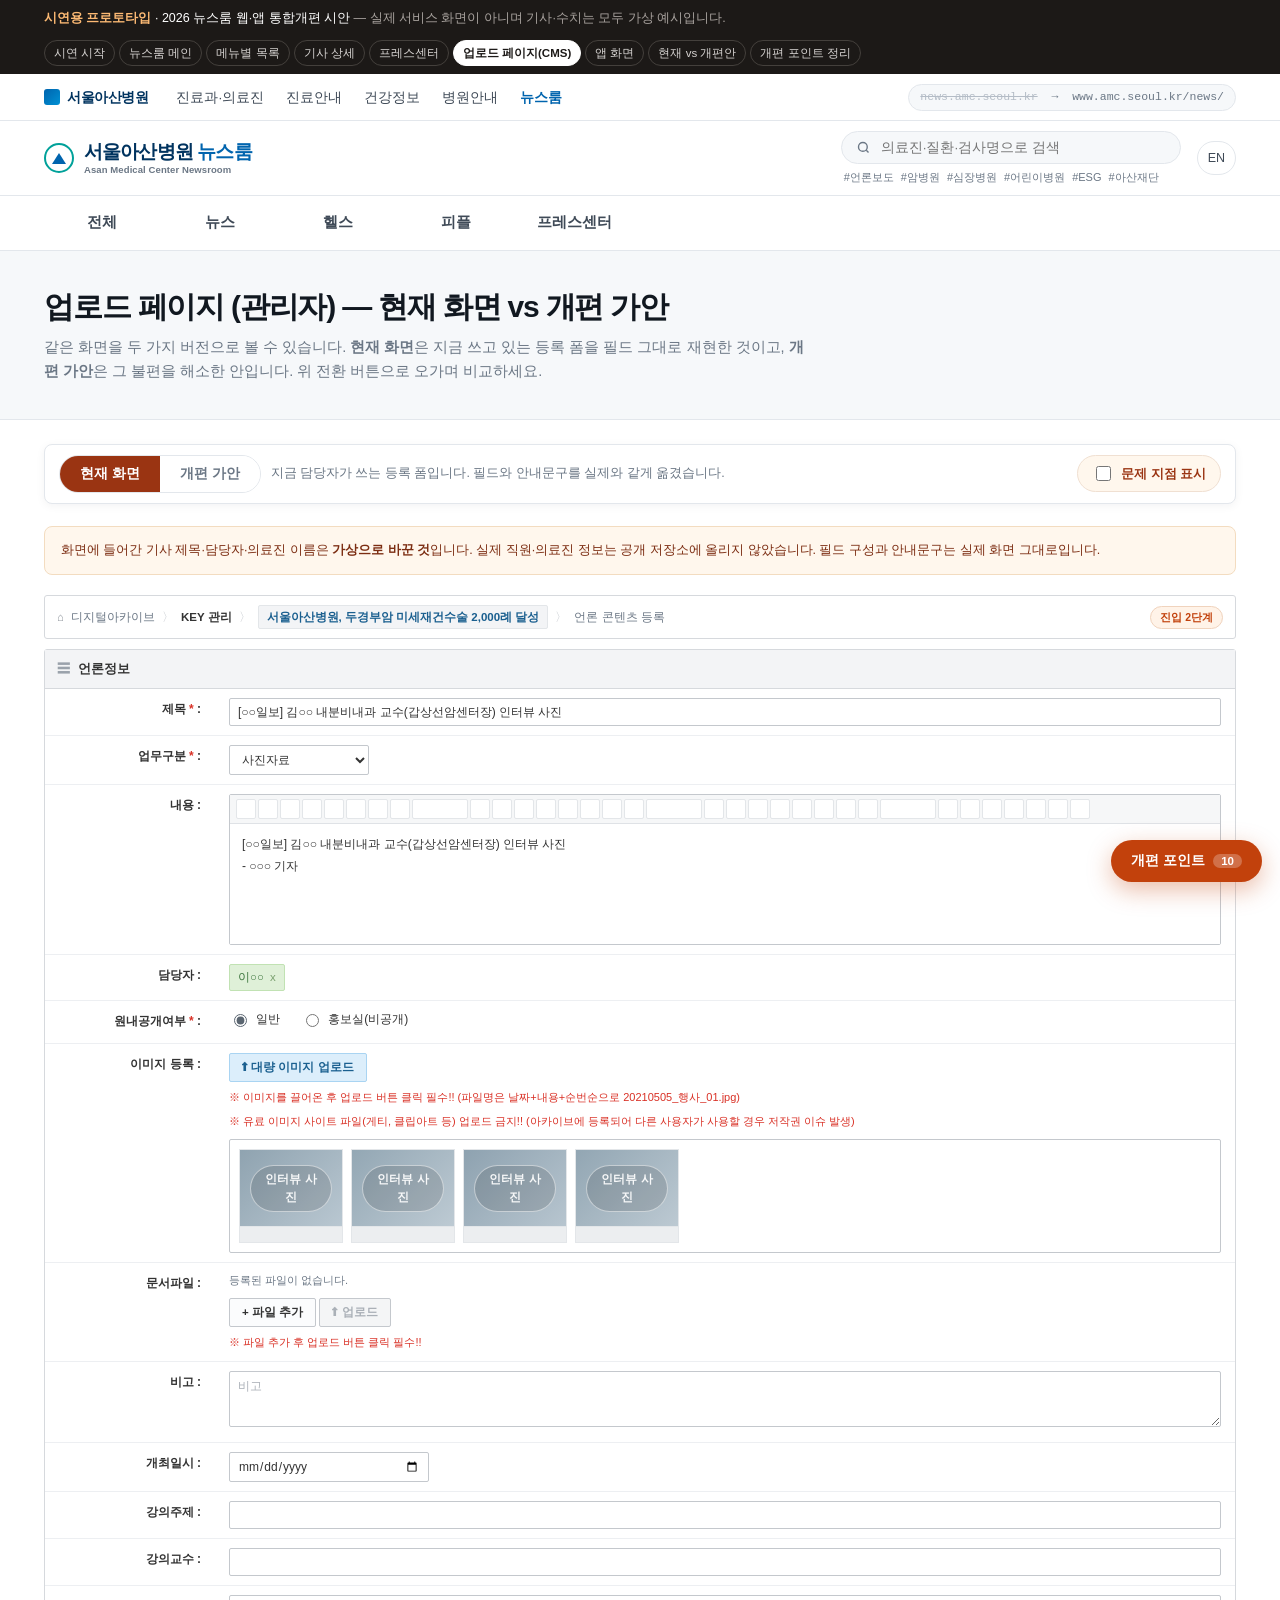
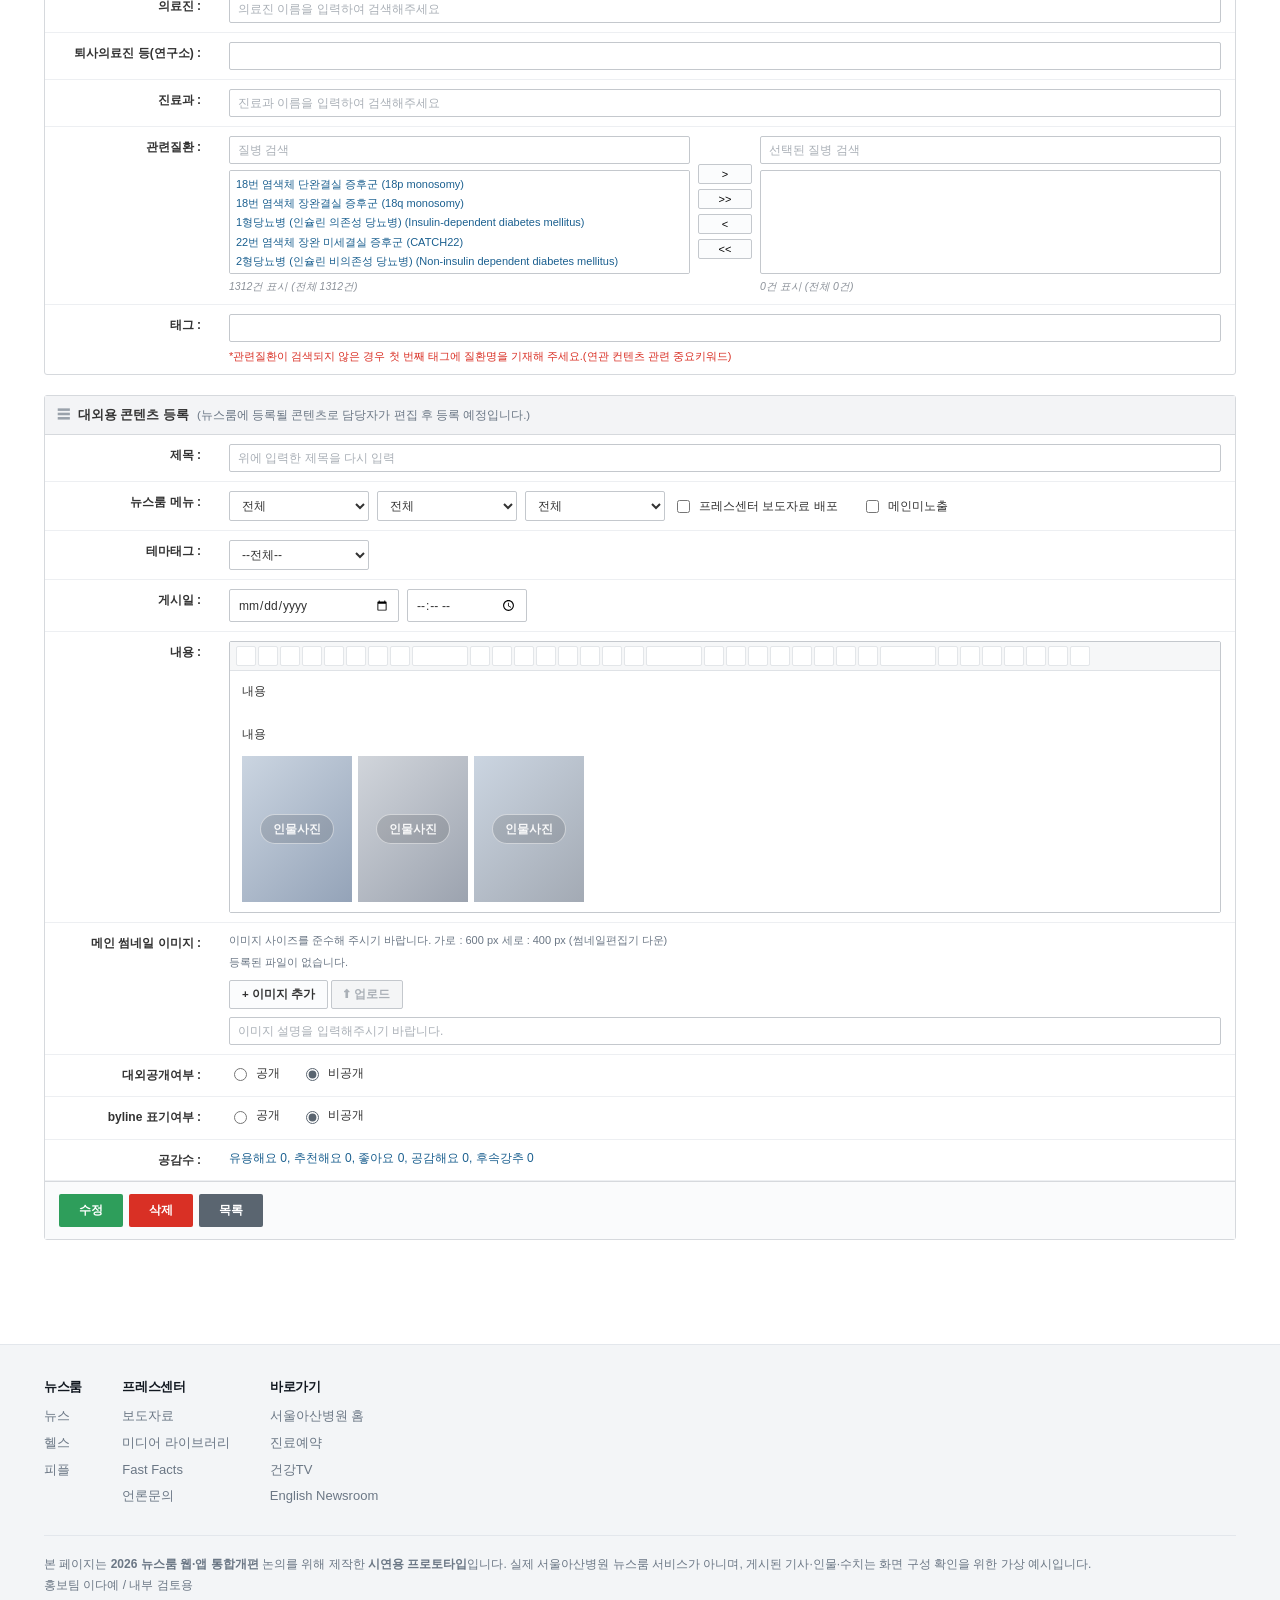
==== admin.html @ 84e59ce0 "리서치·AI 를 헬스 아래 분류로 옮기고 메뉴 이름 정리 상위 메뉴를 하나 더 늘리는 것보다 헬스 안에서 나누는 편이 낫다는 의견이었다. 하위 분류(연구이야기·연구성과·논문·의료A" ====
<!DOCTYPE html>
<html lang="ko">
<head>
<meta charset="utf-8">
<meta name="viewport" content="width=device-width, initial-scale=1">
<title>업로드 페이지 가안 | 서울아산병원 뉴스룸 시연용</title>
<meta name="robots" content="noindex, nofollow">
<link rel="stylesheet" href="assets/css/main.css?v=44">
<style>
  /* ===== 모드 전환 바 ===== */
  .modebar{background:#fff;border:1px solid var(--line);
    border-radius:8px;padding:10px 14px;display:flex;gap:10px;align-items:center;flex-wrap:wrap;
    box-shadow:0 2px 10px rgba(17,24,32,.05);margin-bottom:22px}
  .modebar .seg{display:flex;border:1px solid var(--line);border-radius:999px;overflow:hidden}
  .modebar .seg button{border:0;background:#fff;padding:9px 20px;font-size:13.5px;font-weight:700;color:var(--ink-3)}
  .modebar .seg button.on{background:var(--amc-navy);color:#fff}
  .modebar .seg button.on.now{background:#9a3412}
  .modebar .hint{font-size:12.5px;color:var(--ink-3);line-height:1.5}
  .modebar .probck{margin-left:auto;display:flex;gap:7px;align-items:center;font-size:12.5px;
    font-weight:700;color:#9a3412;border:1px solid #f0e0d2;background:#fff7ed;border-radius:999px;padding:7px 14px}
  .modebar .probck input{accent-color:#c2410c;width:15px;height:15px}
  @media (max-width:700px){.modebar .probck{margin-left:0}}

  /* ===== 문제 표시 ===== */
  .prob{display:none}
  body.prob-on .prob{display:block}
  .prob-tag{background:#fff3e8;border-left:3px solid #c2410c;color:#7c2d12;
    font-size:11.5px;line-height:1.6;padding:7px 11px;margin-top:7px;border-radius:0 4px 4px 0}
  .prob-tag b{color:#c2410c}
  body.prob-on .legacy [data-prob]{outline:2px dashed rgba(194,65,12,.55);outline-offset:3px;background:#fffaf6}

  /* ===== 레거시(현재) 폼 재현 ===== */
  .legacy{font-size:12px;color:#333;border:1px solid #d6d9dd;border-radius:3px;background:#fff;margin-bottom:20px}
  .legacy .sect{background:#f3f4f6;border-bottom:1px solid #d6d9dd;padding:9px 12px;
    font-weight:700;font-size:12.5px;color:#333;display:flex;align-items:center;gap:8px;flex-wrap:wrap}
  .legacy .sect .grip{color:#9aa2ab}
  .legacy .sect .memo{font-weight:500;color:#6b7785;font-size:11.5px}
  .legacy .row{display:grid;grid-template-columns:170px 1fr;border-bottom:1px solid #edeff2;align-items:start}
  .legacy .row:last-child{border-bottom:0}
  @media (max-width:700px){.legacy .row{grid-template-columns:1fr}}
  .legacy .lb{padding:11px 14px;text-align:right;font-weight:700;font-size:12px;color:#333;line-height:1.5}
  @media (max-width:700px){.legacy .lb{text-align:left;padding-bottom:0}}
  .legacy .lb .req{color:#d93025}
  .legacy .fd{padding:9px 14px}
  .legacy input[type=text],.legacy input[type=date],.legacy input[type=time],
  .legacy textarea,.legacy select{
    border:1px solid #c4c8cd;border-radius:2px;padding:6px 8px;font-size:12px;
    font-family:inherit;color:#333;background:#fff;width:100%;outline:none}
  .legacy input::placeholder,.legacy textarea::placeholder{color:#aab0b7}
  .legacy select{width:auto;min-width:140px}
  .legacy textarea{min-height:56px;resize:vertical}
  .legacy .radio{display:inline-flex;gap:6px;align-items:center;margin-right:18px;font-size:12px}
  .legacy .radio input,.legacy .ckbox input{accent-color:#5a6570}
  .legacy .ckbox{display:inline-flex;gap:6px;align-items:center;margin-right:16px;font-size:12px}
  .legacy .chip{display:inline-flex;gap:6px;align-items:center;background:#dff0d8;border:1px solid #c1e2b3;
    color:#3c763d;border-radius:2px;padding:3px 8px;font-size:11.5px}
  .legacy .chip s{color:#7aa06f;text-decoration:none;cursor:pointer}
  .legacy .btn-sq{border:1px solid #c4c8cd;background:#fbfcfd;border-radius:2px;padding:6px 12px;
    font-size:11.5px;color:#333;font-weight:600}
  .legacy .btn-sq.blue{background:#dceefb;border-color:#a9d4f2;color:#1a5f8f}
  .legacy .btn-sq[disabled]{color:#aab0b7;background:#f4f5f6}
  .legacy .warn{color:#d93025;font-size:11px;line-height:1.7;margin-top:6px}
  .legacy .note{color:#6b7785;font-size:11px;margin-top:5px;line-height:1.6}
  .legacy .redguide{color:#d93025;font-size:11px;margin-top:6px}

  .ed{border:1px solid #c4c8cd;border-radius:2px}
  .ed .tb{background:#f6f7f8;border-bottom:1px solid #dfe2e6;padding:4px 6px;display:flex;flex-wrap:wrap;gap:2px}
  .ed .tb i{display:block;width:20px;height:20px;border-radius:2px;background:#fff;border:1px solid #e3e6e9}
  .ed .tb .w{width:56px}
  .ed .bd{padding:10px 12px;min-height:120px;font-size:12px;line-height:1.8;color:#333;background:#fff}

  .imgs{border:1px solid #c4c8cd;border-radius:2px;padding:9px;display:flex;gap:8px;flex-wrap:wrap;background:#fff;margin-top:8px}
  .imgbox{width:104px}
  .imgbox .th{position:relative;border:1px solid #e3e6e9}
  .imgbox .th .ph{aspect-ratio:4/3;font-size:9.5px}
  .imgbox .th .x{position:absolute;right:3px;top:3px;background:rgba(0,0,0,.45);color:#fff;
    width:14px;height:14px;border-radius:2px;display:grid;place-items:center;font-size:9px}
  .imgbox .cap{height:16px;background:#eceef0;border:1px solid #e3e6e9;border-top:0}

  .dual{display:grid;grid-template-columns:1fr 54px 1fr;gap:8px;align-items:start}
  @media (max-width:700px){.dual{grid-template-columns:1fr}}
  .dual .lst{border:1px solid #c4c8cd;border-radius:2px;height:104px;overflow:auto;background:#fff;padding:4px 6px}
  .dual .lst div{font-size:11px;line-height:1.75;color:#1a5f8f;white-space:nowrap;overflow:hidden;text-overflow:ellipsis}
  .dual .cnt{font-size:10.5px;color:#8b9199;font-style:italic;margin-top:4px}
  .dual .mid{display:grid;gap:5px;align-content:center;padding-top:28px}
  .dual .mid button{border:1px solid #c4c8cd;background:#fbfcfd;border-radius:2px;font-size:11px;padding:3px 0}

  .legacy .foot{display:flex;gap:6px;padding:12px 14px;border-top:1px solid #d6d9dd;background:#fafbfc}
  .legacy .foot button{border:0;border-radius:2px;padding:8px 20px;font-size:12px;font-weight:700;color:#fff}
  .legacy .foot .edit{background:#2e9e5b}
  .legacy .foot .del{background:#d93025}
  .legacy .foot .list{background:#5a6570}

  /* ==================================================================
     개편 가안 — 현재 폼(.legacy)의 골격을 그대로 쓴다.
     라벨 위치·글자 크기·테두리·버튼 모양은 현재 화면과 동일하게 두고,
     달라진 자리만 「바뀐 곳 표시」를 켰을 때 파란색으로 드러나게 한다.
     근거 · 8/24 팀장 회의 「전체 아카이브 구조 개편은 이번 범위에 포함되지 않는다고 전달받음」
            → 화면도 전면 재개발이 아니라 쓰던 폼 그대로로 보여야 범위가 맞게 읽힌다.
     ================================================================== */

  /* ===== 바뀐 곳 표시 (현재 화면의 「문제 지점 표시」와 짝) ===== */
  .newmark{display:none}
  body.diff-on .newmark{display:block}
  .new-tag{background:#eef5fb;border-left:3px solid #1a5f8f;color:#123f5e;
    font-size:11.5px;line-height:1.6;padding:7px 11px;margin-top:7px;border-radius:0 4px 4px 0}
  .new-tag b{color:#0064ae}
  .new-tag s{color:#6b7785}
  body.diff-on .legacy [data-new]{outline:2px dashed rgba(0,100,174,.5);outline-offset:3px;background:#fafcff}
  .bnew{display:none;font-size:9.5px;font-weight:800;color:#fff;background:#1a5f8f;
    border-radius:2px;padding:1px 5px;margin-left:6px;letter-spacing:.02em}
  body.diff-on .bnew{display:inline-block}
  .modebar .diffck{margin-left:auto;display:flex;gap:7px;align-items:center;font-size:12.5px;
    font-weight:700;color:#1a5f8f;border:1px solid #a9d4f2;background:#f4faff;border-radius:999px;padding:7px 14px}
  .modebar .diffck input{accent-color:#0064ae;width:15px;height:15px}
  @media (max-width:700px){.modebar .diffck{margin-left:0}}

  /* ===== 편집기 — 현재 화면의 .ed 와 같은 틀, 기능만 살아있다 ===== */
  .legacy .toolbar{display:flex;gap:3px;flex-wrap:wrap;align-items:center;background:#f6f7f8;
    border:1px solid #c4c8cd;border-bottom:1px solid #dfe2e6;border-radius:2px 2px 0 0;padding:4px 6px}
  .legacy .toolbar button{border:1px solid #e3e6e9;background:#fff;border-radius:2px;
    padding:3px 7px;font-size:11.5px;color:#333;font-weight:600;line-height:1.5}
  .legacy .toolbar button:hover{border-color:#a9d4f2;color:#1a5f8f}
  .legacy .toolbar select{width:auto;min-width:68px;border:1px solid #c4c8cd;border-radius:2px;
    padding:3px 5px;font-size:11.5px;font-family:inherit;color:#333;background:#fff;font-weight:600;outline:none}
  .legacy .toolbar .sep{width:1px;height:15px;background:#dfe2e6;margin-inline:3px}
  .legacy .swatches{display:flex;gap:3px;align-items:center;margin-left:auto}
  .legacy .swatches i{width:15px;height:15px;border-radius:2px;display:block;
    border:1px solid rgba(0,0,0,.15);cursor:pointer}
  .legacy .swatches .lbl{font-size:10.5px;color:#6b7785;font-weight:700;margin-right:2px}

  .legacy .rte{border:1px solid #c4c8cd;border-top:0;border-radius:0 0 2px 2px;padding:10px 12px;
    min-height:150px;font-size:12px;line-height:1.85;color:#333;background:#fff;outline:none}
  .legacy .rte p{margin:0 0 11px}
  .legacy .rte h3{font-size:14px;font-weight:800;color:var(--amc-mint);text-align:center;
    margin:0 0 9px;letter-spacing:-.02em;line-height:1.5}
  .legacy .rte h4{font-size:13px;font-weight:800;color:#111820;text-align:center;margin:0 0 8px;line-height:1.5}
  .legacy .rte h5{font-size:12px;font-weight:700;color:var(--amc-blue);text-align:center;margin:0 0 13px;line-height:1.55}
  .legacy .rte blockquote{margin:11px 0;padding:9px 12px;background:#f2f6fa;border-left:3px solid var(--amc-blue)}
  .legacy .rte:empty::before{content:attr(data-ph);color:#aab0b7}
  .legacy .filled{border-color:#2e9e5b;background:#f4fbf7;animation:flash .7s ease}
  @keyframes flash{0%{background:#d7f5ee}100%{background:#f4fbf7}}

  /* ===== 파일 등록 — 현재의 업로드 버튼 자리를 그대로 쓴다 ===== */
  .dropzone{border:1px dashed #a9d4f2;border-radius:2px;background:#f4faff;padding:14px;text-align:center}
  .dropzone.hot{border-color:#1a5f8f;background:#e7f2fb}
  .dropzone .big{font-size:12.5px;font-weight:700;color:#1a5f8f}
  .dropzone .sm{font-size:11px;color:#6b7785;margin-top:5px;line-height:1.7}
  .dropzone code{background:#fff;border:1px solid #d6d9dd;border-radius:2px;padding:0 4px;font-size:10.5px}

  .legacy .shots{border:1px solid #c4c8cd;border-radius:2px;padding:9px;display:flex;
    gap:8px;flex-wrap:wrap;background:#fff;margin-top:8px}
  .legacy .shot{width:104px;position:relative;border:2px solid transparent;
    overflow:hidden;cursor:pointer;flex:none}
  .legacy .shot .ph{aspect-ratio:4/3;font-size:9.5px}
  .legacy .shot.on{border-color:#1a5f8f}
  .legacy .shot .mark{position:absolute;left:3px;top:3px;background:#1a5f8f;color:#fff;
    font-size:9px;font-weight:800;padding:1px 5px;border-radius:2px;display:none}
  .legacy .shot.on .mark{display:block}
  .legacy .shot .fn{position:absolute;inset:auto 0 0 0;background:rgba(0,0,0,.62);color:#fff;
    font-size:8.5px;padding:2px 3px;text-align:center;letter-spacing:-.02em}

  /* ===== 버튼식 선택 — 현재의 .btn-sq 와 같은 모양 ===== */
  .legacy .pills{display:flex;gap:5px;flex-wrap:wrap}
  .legacy .pill{border:1px solid #c4c8cd;background:#fbfcfd;border-radius:2px;padding:5px 11px;
    font-size:11.5px;font-weight:600;color:#333}
  .legacy .pill.on{background:#dceefb;border-color:#a9d4f2;color:#1a5f8f}

  /* ===== 체크 목록 — 현재의 .ckbox 와 같은 크기 ===== */
  .legacy .expose{display:grid;gap:3px}
  .legacy .ck{display:flex;gap:8px;align-items:flex-start;padding:3px 0}
  .legacy .ck input{margin-top:2px;accent-color:#5a6570;width:14px;height:14px;flex:none}
  .legacy .ck .t{display:block;font-size:12px;font-weight:600;color:#333}
  .legacy .ck .d{display:block;font-size:11px;color:#6b7785;margin-top:1px;line-height:1.55}

  /* ===== 태그 ===== */
  .legacy .aitags{display:flex;gap:5px;flex-wrap:wrap;margin-top:9px;min-height:26px}
  .legacy .aitag{font-size:11.5px;padding:3px 8px;border-radius:2px;background:#eef5fb;
    color:#1a5f8f;border:1px solid #cfe4f6;font-weight:600;animation:pop .25s ease both}
  .legacy .aitag .x{color:#8b9199;margin-left:5px;cursor:pointer}
  @keyframes pop{from{opacity:0;transform:translateY(4px)}to{opacity:1;transform:none}}
  .legacy .aitag.g2{background:#effaf7;border-color:#c5eae3;color:#0f5f58}
  .legacy .aitag.g3{background:#fef7ed;border-color:#f3dcc0;color:#8a4b16}
  .legacy .aitag.g4{background:#f5f3ff;border-color:#ddd6fe;color:#5b21b6}

  .removed-row{border:1px dashed #e5c9b8;background:#fffaf6;border-radius:2px;padding:8px 11px;
    font-size:11.5px;color:#9a3412;line-height:1.7}
  .removed-row s{color:#c2410c;font-weight:700}

  /* ===== 푸시 발송 — 되돌릴 수 없는 동작이라 따로 빼고 붉게 표시한다 ===== */
  .pushbox{border:1px solid #f0b8a4;background:#fff6f2;border-radius:2px;padding:11px 13px}
  .pushbox.armed{border-color:#d93025;background:#fdecea}
  .pushbox .ph-h{display:flex;gap:8px;align-items:flex-start}
  .pushbox .ph-h input{margin-top:2px;accent-color:#d93025;width:15px;height:15px;flex:none}
  .pushbox .ph-t{font-size:12.5px;font-weight:800;color:#b3261e}
  .pushbox .ph-d{font-size:11px;color:#9a3412;margin-top:3px;line-height:1.6}
  .pushbox .ph-w{display:flex;gap:7px;align-items:flex-start;margin-top:9px;padding-top:9px;
    border-top:1px dashed #f0cabb;font-size:10.5px;color:#9a3412;line-height:1.65}
  .pushbox .ph-w b{color:#b3261e}
  .pushbox .ph-st{display:none;margin-top:9px;padding:8px 10px;border-radius:2px;
    background:#fdecea;border:1px solid #f0b8a4;font-size:11.5px;color:#b3261e;
    align-items:center;gap:8px;flex-wrap:wrap}
  .pushbox.armed .ph-st{display:flex}
  .pushbox .ph-st b{font-weight:800}
  .pushbox .ph-st button{margin-left:auto;border:1px solid #c4c8cd;background:#fff;
    border-radius:2px;font-size:10.5px;padding:2px 9px;color:#333;font-weight:600}

  /* 발송 전 한 번 더 묻는 확인창 */
  .pushscrim{position:fixed;inset:0;background:rgba(10,18,28,.5);z-index:100;
    opacity:0;pointer-events:none;transition:.18s}
  .pushscrim.on{opacity:1;pointer-events:auto}
  .pushdlg{position:fixed;left:50%;top:50%;z-index:101;width:min(430px,92vw);
    background:#fff;border-radius:6px;box-shadow:0 24px 60px rgba(10,18,28,.32);
    opacity:0;pointer-events:none;transform:translate(-50%,-46%);transition:.18s}
  .pushdlg.on{opacity:1;pointer-events:auto;transform:translate(-50%,-50%)}
  .pushdlg .pd-h{display:flex;gap:9px;align-items:center;background:#d93025;color:#fff;
    padding:13px 17px;border-radius:6px 6px 0 0;font-size:14px;font-weight:800}
  .pushdlg .pd-b{padding:17px}
  .pushdlg .pd-q{font-size:14.5px;font-weight:800;color:#111820;line-height:1.55}
  .pushdlg .pd-s{font-size:12px;color:#6b7785;line-height:1.7;margin-top:8px}
  .pushdlg .pd-prev{border:1px solid #e3e6e9;border-radius:4px;background:#f6f7f8;
    padding:10px 12px;margin-top:13px}
  .pushdlg .pd-prev .ap{font-size:10.5px;font-weight:800;color:#6b7785}
  .pushdlg .pd-prev .tt{font-size:12.5px;font-weight:700;color:#111820;margin-top:4px;line-height:1.45}
  .pushdlg .pd-n{font-size:11.5px;color:#b3261e;background:#fdecea;border:1px solid #f0b8a4;
    border-radius:4px;padding:9px 11px;margin-top:13px;line-height:1.65}
  .pushdlg .pd-f{display:flex;gap:7px;justify-content:flex-end;padding:0 17px 17px;flex-wrap:wrap}
  .pushdlg .pd-f button{border:1px solid #c4c8cd;background:#fbfcfd;border-radius:2px;
    padding:8px 16px;font-size:12.5px;font-weight:700;color:#333}
  .pushdlg .pd-f .go{background:#d93025;border-color:#b3261e;color:#fff}
  .pushdlg .pd-f .go:hover{background:#b3261e}

  /* ===== 진입 경로 — 실제 CMS의 브레드크럼을 그대로 옮긴 띠 ===== */
  .crumb{border:1px solid #d6d9dd;border-radius:3px;background:#fff;margin-bottom:10px;
    padding:9px 12px;font-size:11.5px;color:#6b7785;display:flex;gap:7px;align-items:center;flex-wrap:wrap}
  .crumb .home{color:#8b9199}
  .crumb i{font-style:normal;color:#c4c8cd}
  .crumb b{color:#333;font-weight:700}
  .crumb .keyname{background:#f3f4f6;border:1px solid #e3e6e9;border-radius:2px;padding:2px 8px;color:#1a5f8f;font-weight:600}
  .crumb .step{margin-left:auto;font-size:10.5px;font-weight:700;border-radius:999px;padding:2px 9px}
  .crumb .step.b{background:#fff3e8;color:#c2410c;border:1px solid #f0d3bd}
  .crumb .step.g{background:#dceefb;color:#1a5f8f;border:1px solid #a9d4f2}
  body.prob-on .crumb[data-prob]{outline:2px dashed rgba(194,65,12,.55);outline-offset:3px;background:#fffaf6}
  body.diff-on .crumb[data-new]{outline:2px dashed rgba(0,100,174,.5);outline-offset:3px;background:#fafcff}

  /* ===== 연관 콘텐츠 지정 — 기사 상세의 배지(직접지정 / 태그)를 여기서 정한다 ===== */
  .relq{display:flex;gap:6px;flex-wrap:wrap;align-items:center}
  .relq input{flex:1 1 280px}
  .legacy .relbox{border:1px solid #c4c8cd;border-radius:2px;background:#fff;margin-top:8px}
  .legacy .relbox .none{padding:10px 12px;font-size:11.5px;color:#8b9199}
  .legacy .relrow{display:flex;gap:8px;align-items:center;padding:7px 10px;border-bottom:1px solid #edeff2}
  .legacy .relrow:last-child{border-bottom:0}
  .legacy .relrow .k{flex:none;font-size:9.5px;font-weight:800;border-radius:2px;padding:2px 6px;
    background:#dceefb;color:#1a5f8f;border:1px solid #a9d4f2;white-space:nowrap}
  .legacy .relrow .k.man{background:#fff3e8;color:#c2410c;border-color:#f0d3bd}
  .legacy .relrow .bd{flex:1;min-width:0}
  .legacy .relrow .tt{font-size:11.5px;color:#1a5f8f;font-weight:600;
    white-space:nowrap;overflow:hidden;text-overflow:ellipsis}
  .legacy .relrow .ct{font-size:10px;color:#8b9199;margin-top:2px;
    white-space:nowrap;overflow:hidden;text-overflow:ellipsis}
  .legacy .relrow .ops{display:flex;gap:3px;flex:none}
  .legacy .relrow .ops button{border:1px solid #c4c8cd;background:#fbfcfd;border-radius:2px;
    font-size:10.5px;line-height:1.7;padding:0 6px;color:#333}
  .legacy .relrow .ops button:hover{border-color:#a9d4f2;color:#1a5f8f}
  .relpick{display:flex;gap:5px;flex-wrap:wrap;align-items:center;margin-top:8px}
  .relpick .cap{font-size:10.5px;color:#8b9199;font-weight:700;margin-right:2px}

  /* ===== 끌고오기 — 유일하게 새로 생긴 물건이라 두 폼 사이에 띠로 둔다 ===== */
  .pullzone{border:1px solid #a9d4f2;background:#f4faff;border-radius:2px;
    padding:15px 16px;margin-bottom:20px;text-align:center}
  .pullzone .arrow{font-size:16px;color:#1a5f8f;line-height:1}
  .pullzone h4{font-size:13.5px;margin-top:5px;letter-spacing:-.02em;color:#123f5e}
  .pullzone p{font-size:11.5px;color:#6b7785;line-height:1.7;margin-top:6px;max-width:620px;margin-inline:auto}
  .pullbtn{margin-top:11px;display:inline-flex;align-items:center;gap:7px;background:#1a5f8f;
    border:1px solid #14507a;color:#fff;border-radius:2px;padding:9px 22px;font-size:13px;font-weight:700}
  .pullbtn:hover{background:#123f5e}
  .pullbtn.done{background:#2e9e5b;border-color:#23824a}
  .pullopts{display:flex;gap:14px;justify-content:center;flex-wrap:wrap;margin-top:10px}
  .pullopts label{display:inline-flex;gap:6px;align-items:center;font-size:11.5px;color:#333;font-weight:600}
  .pullopts input{accent-color:#1a5f8f;width:14px;height:14px}

  /* ===== 썸네일 ===== */
  .thumbpick{display:flex;gap:11px;align-items:flex-start;flex-wrap:wrap;
    border:1px solid #c4c8cd;border-radius:2px;padding:9px;background:#fff}
  .thumbpick .tp{width:140px;flex:none}
  .thumbpick .tp .ph{aspect-ratio:3/2;font-size:10px}
  .thumbpick .tx{flex:1 1 200px;font-size:11.5px;color:#6b7785;line-height:1.7}
  .thumbpick .tx b{color:#333}

  .cropper{border:1px solid #a9d4f2;background:#f4faff;border-radius:2px;padding:13px;margin-top:9px}
  .cp-h{font-size:12.5px;font-weight:800;color:#123f5e;margin-bottom:11px}
  .cp-h span{font-weight:500;color:#6b7785;font-size:11px;margin-left:7px}
  .cp-body{display:grid;grid-template-columns:1fr 210px;gap:14px;align-items:start}
  @media (max-width:820px){.cp-body{grid-template-columns:1fr}}
  .cp-src{position:relative;aspect-ratio:4/3;border-radius:2px;overflow:hidden;
    background:linear-gradient(135deg,var(--c1,#00335f),var(--c2,#0091d4))}
  .cp-subject{position:absolute;left:72%;top:40%;transform:translate(-50%,-50%);
    width:22%;aspect-ratio:1;border-radius:50%;background:rgba(255,255,255,.92);
    display:grid;place-items:center;font-size:10.5px;font-weight:800;color:var(--amc-navy);
    box-shadow:0 2px 12px rgba(0,0,0,.3)}
  .cp-frame{position:absolute;border:2px solid #fff;border-radius:1px;
    box-shadow:0 0 0 9999px rgba(0,22,44,.5);transition:.18s ease;pointer-events:none}
  .cp-frame::after{content:"600 × 400";position:absolute;left:5px;top:4px;
    font-size:9.5px;font-weight:800;color:#fff;text-shadow:0 1px 3px rgba(0,0,0,.6)}
  .cp-grid{position:absolute;inset:0;display:grid;grid-template-columns:repeat(3,1fr);grid-template-rows:repeat(3,1fr)}
  .cp-grid button{border:0;background:transparent;transition:.12s}
  .cp-grid button:hover{background:rgba(255,255,255,.2);box-shadow:inset 0 0 0 1px rgba(255,255,255,.5)}
  .cp-lb{font-size:11px;font-weight:800;color:#6b7785;margin-bottom:5px}
  .cp-prev{width:100%;aspect-ratio:3/2;border-radius:2px;overflow:hidden;position:relative;
    border:1px solid #d6d9dd;background:#eef1f5}
  .cp-shot{position:absolute;background:linear-gradient(135deg,var(--c1,#00335f),var(--c2,#0091d4))}
  .cp-range{width:100%;accent-color:#1a5f8f;margin-top:2px}
  .cp-note{font-size:10.5px;color:#6b7785;line-height:1.65;margin-top:8px}
  .cp-acts{display:flex;gap:6px;margin-top:10px;flex-wrap:wrap}

  /* ===== 미리보기 ===== */
  .pvtabs{display:flex;gap:4px;margin-left:auto}
  .pvtabs button{border:1px solid #c4c8cd;background:#fbfcfd;border-radius:2px;
    padding:4px 12px;font-size:11.5px;font-weight:600;color:#333}
  .pvtabs button.on{background:#dceefb;border-color:#a9d4f2;color:#1a5f8f}
  .pvstage{background:#f3f4f6;border:1px solid #d6d9dd;border-radius:2px;padding:16px;display:grid;place-items:center}
  .pvframe{background:#fff;border:1px solid #d6d9dd;border-radius:2px;overflow:hidden;width:100%;transition:.2s}
  .pvframe.mo,.pvframe.app{max-width:290px;border-radius:12px}
  .pvframe .ph{aspect-ratio:16/9;font-size:10.5px}
  .pvframe .cap{padding:11px 13px}
  .pvframe .cap .c{font-size:10.5px;font-weight:700;color:var(--amc-blue)}
  .pvframe .cap .t{font-size:14px;font-weight:700;letter-spacing:-.03em;margin-top:4px;line-height:1.4;color:#111820}
  .pvframe .cap .d{font-size:11px;color:#6b7785;margin-top:6px}
  .pvframe .appbar{background:var(--amc-navy);color:#fff;font-size:11px;padding:7px 13px;font-weight:700}

  /* ===== 설명 상자 ===== */
  .anonbox{border:1px solid #f3dcc0;background:#fff7ed;border-radius:8px;padding:13px 16px;
    font-size:12.5px;color:#7c2d12;line-height:1.7;margin-bottom:20px}
  .scopebox{border:1px solid #cfe4f6;background:#f4faff;border-radius:8px;padding:14px 17px;
    font-size:12.5px;color:var(--amc-navy);line-height:1.75;margin-bottom:20px}
  .legacy .foot .save{background:#1a5f8f}
  .legacy .foot .spacer{flex:1}
</style>
</head>
<body>

<div id="site-top"></div>

<div class="pagehead">
  <div class="wrap">
    <h1>업로드 페이지 (관리자) — 현재 화면 vs 개편 가안</h1>
    <p>같은 화면을 두 가지 버전으로 볼 수 있습니다. <b>현재 화면</b>은 지금 쓰고 있는 등록 폼을 필드 그대로 재현한 것이고, <b>개편 가안</b>은 그 불편을 해소한 안입니다. 위 전환 버튼으로 오가며 비교하세요.</p>
  </div>
</div>

<div class="wrap" style="padding-block:24px">

  <div class="modebar">
    <div class="seg">
      <button id="btnNow" class="on now" onclick="setMode('now')">현재 화면</button>
      <button id="btnNext" onclick="setMode('next')">개편 가안</button>
    </div>
    <div class="hint" id="modeHint">지금 담당자가 쓰는 등록 폼입니다. 필드와 안내문구를 실제와 같게 옮겼습니다.</div>
    <label class="probck" id="probWrap"><input type="checkbox" id="probCk" onchange="document.body.classList.toggle('prob-on',this.checked)"> 문제 지점 표시</label>
    <label class="diffck" id="diffWrap" style="display:none"><input type="checkbox" id="diffCk" onchange="document.body.classList.toggle('diff-on',this.checked)"> 바뀐 곳 표시</label>
  </div>

  <div class="anonbox">
    화면에 들어간 기사 제목·담당자·의료진 이름은 <b>가상으로 바꾼 것</b>입니다. 실제 직원·의료진 정보는 공개 저장소에 올리지 않았습니다. 필드 구성과 안내문구는 실제 화면 그대로입니다.
  </div>

<!-- ==================================================================
     현재 화면 재현
     ================================================================== -->
<div id="viewNow">

  <div class="crumb" data-prob>
    <span class="home">⌂</span> 디지털아카이브 <i>〉</i> <b>KEY 관리</b> <i>〉</i>
    <span class="keyname">서울아산병원, 두경부암 미세재건수술 2,000례 달성</span> <i>〉</i> 언론 콘텐츠 등록
    <span class="step b">진입 2단계</span>
  </div>
  <div class="prob"><div class="prob-tag" style="margin:0 0 14px">
    등록을 시작하려면 먼저 왼쪽 <b>「KEY 관리」</b> 탭에서 <b>KEY를 만들고</b>, 그 KEY를 눌러 들어와야 합니다.
    KEY명은 대개 보도자료 제목을 그대로 복사해 넣기 때문에 <b>제목을 한 번 더 입력하는 셈</b>이고,
    한 번 쓰고 마는 KEY가 목록에 계속 쌓입니다.
  </div></div>

  <div class="legacy">
    <div class="sect"><span class="grip">☰</span> 언론정보</div>

    <div class="row"><div class="lb">제목 <span class="req">*</span> :</div>
      <div class="fd"><input type="text" value="[○○일보] 김○○ 내분비내과 교수(갑상선암센터장) 인터뷰 사진"></div></div>

    <div class="row"><div class="lb">업무구분 <span class="req">*</span> :</div>
      <div class="fd"><select><option>사진자료</option><option>보도자료</option><option>기고</option><option>인터뷰</option></select></div></div>

    <div class="row"><div class="lb">내용 :</div>
      <div class="fd">
        <div class="ed">
          <div class="tb" id="tb1"></div>
          <div class="bd">[○○일보] 김○○ 내분비내과 교수(갑상선암센터장) 인터뷰 사진<br>- ○○○ 기자</div>
        </div>
      </div></div>

    <div class="row"><div class="lb">담당자 :</div>
      <div class="fd"><span class="chip">이○○ <s>x</s></span></div></div>

    <div class="row"><div class="lb">원내공개여부 <span class="req">*</span> :</div>
      <div class="fd">
        <label class="radio"><input type="radio" name="inopen" checked> 일반</label>
        <label class="radio"><input type="radio" name="inopen"> 홍보실(비공개)</label>
      </div></div>

    <div class="row" data-prob><div class="lb">이미지 등록 :</div>
      <div class="fd">
        <button class="btn-sq blue">⬆ 대량 이미지 업로드</button>
        <div class="warn">※ 이미지를 끌어온 후 업로드 버튼 클릭 필수!! (파일명은 날짜+내용+순번순으로 20210505_행사_01.jpg)</div>
        <div class="warn">※ 유료 이미지 사이트 파일(게티, 클립아트 등) 업로드 금지!! (아카이브에 등록되어 다른 사용자가 사용할 경우 저작권 이슈 발생)</div>
        <div class="imgs" id="legacyImgs"></div>
        <div class="prob"><div class="prob-tag">
          <b>업로드 버튼을 따로 눌러야</b> 실제로 올라갑니다. 파일명 규칙(날짜+내용+순번)도 담당자가 직접 맞춰야 하고, 대량 이미지는 별도 버튼을 눌러야 합니다.
        </div></div>
      </div></div>

    <div class="row" data-prob><div class="lb">문서파일 :</div>
      <div class="fd">
        <div class="note" style="margin:0 0 8px">등록된 파일이 없습니다.</div>
        <button class="btn-sq">+ 파일 추가</button> <button class="btn-sq" disabled>⬆ 업로드</button>
        <div class="warn">※ 파일 추가 후 업로드 버튼 클릭 필수!!</div>
        <div class="prob"><div class="prob-tag">
          허용 형식이 <b>이미지·워드·한글</b>로 제한되고 용량은 <b>500MB</b>입니다. 압축파일·엑셀·PPT를 올릴 수 없습니다.
        </div></div>
      </div></div>

    <div class="row" data-prob><div class="lb">비고 :</div>
      <div class="fd"><textarea placeholder="비고"></textarea>
        <div class="prob"><div class="prob-tag">거의 쓰지 않는 항목입니다. <b>취재경로·비고 삭제</b>가 요청 사항에 포함되어 있습니다.</div></div>
      </div></div>

    <div class="row"><div class="lb">개최일시 :</div><div class="fd"><input type="date" style="max-width:200px"></div></div>
    <div class="row"><div class="lb">강의주제 :</div><div class="fd"><input type="text"></div></div>
    <div class="row" data-prob><div class="lb">강의교수 :</div><div class="fd"><input type="text">
      <div class="prob"><div class="prob-tag">사진자료·보도자료에는 쓰이지 않는 항목인데도 모든 유형에서 같이 노출됩니다. <b>유형별로 필요한 항목만</b> 보이게 해야 합니다.</div></div>
    </div></div>

    <div class="row"><div class="lb">의료진 :</div>
      <div class="fd"><input type="text" placeholder="의료진 이름을 입력하여 검색해주세요"></div></div>
    <div class="row"><div class="lb">퇴사의료진 등(연구소) :</div><div class="fd"><input type="text"></div></div>
    <div class="row"><div class="lb">진료과 :</div>
      <div class="fd"><input type="text" placeholder="진료과 이름을 입력하여 검색해주세요"></div></div>

    <div class="row" data-prob><div class="lb">관련질환 :</div>
      <div class="fd">
        <div class="dual">
          <div>
            <input type="text" placeholder="질병 검색" style="margin-bottom:6px">
            <div class="lst">
              <div>18번 염색체 단완결실 증후군 (18p monosomy)</div>
              <div>18번 염색체 장완결실 증후군 (18q monosomy)</div>
              <div>1형당뇨병 (인슐린 의존성 당뇨병) (Insulin-dependent diabetes mellitus)</div>
              <div>22번 염색체 장완 미세결실 증후군 (CATCH22)</div>
              <div>2형당뇨병 (인슐린 비의존성 당뇨병) (Non-insulin dependent diabetes mellitus)</div>
              <div>4번 염색체 단완결실 증후군 (Wolf-Hirschhorn syndrome)</div>
              <div>ARC 증후군 (Arthrogryposis, Renal dysfunction, Cholestasis)</div>
              <div>Haw River 증후군 (Dentatorubro-Pallidoluysian atrophy)</div>
            </div>
            <div class="cnt">1312건 표시 (전체 1312건)</div>
          </div>
          <div class="mid">
            <button>&gt;</button><button>&gt;&gt;</button><button>&lt;</button><button>&lt;&lt;</button>
          </div>
          <div>
            <input type="text" placeholder="선택된 질병 검색" style="margin-bottom:6px">
            <div class="lst"></div>
            <div class="cnt">0건 표시 (전체 0건)</div>
          </div>
        </div>
        <div class="prob"><div class="prob-tag">
          연결할 수 있는 기준정보가 <b>관련질환 하나뿐</b>입니다. 검사명·시술명·신체부위는 태그할 수 없어 홈페이지 환자 검색과 연결되지 않습니다. 1,312건 목록에서 직접 찾아 옮기는 방식이라 시간도 오래 걸립니다.
        </div></div>
      </div></div>

    <div class="row" data-prob><div class="lb">태그 :</div>
      <div class="fd"><input type="text">
        <div class="redguide">*관련질환이 검색되지 않은 경우 첫 번째 태그에 질환명을 기재해 주세요.(연관 컨텐츠 관련 중요키워드)</div>
        <div class="prob"><div class="prob-tag">
          질환 목록에 없는 병명은 <b>담당자가 규칙을 기억해</b> 첫 태그에 넣어야 합니다. 담당자가 바뀌면 그대로 어긋납니다.
        </div></div>
      </div></div>
  </div>

  <div class="prob">
    <div class="annot-box" style="margin-bottom:14px;font-size:13px">
      <b>여기까지가 아카이브(사내 보관)용 입력입니다.</b> 뉴스룸에 실제로 보이게 하려면 아래 「대외용 콘텐츠 등록」에 제목·내용·썸네일을 <b>처음부터 다시</b> 입력해야 합니다. 이것이 직원 의견에서 가장 많이 지적된 <b>이중 입력</b> 문제입니다.
      <span class="src">근거 · 9/14 회의 「아카이브 ↔ 뉴스룸 노출 분리 문제 — 현재 두 곳에 각각 입력해야 함」</span>
    </div>
  </div>

  <div class="legacy">
    <div class="sect"><span class="grip">☰</span> 대외용 콘텐츠 등록
      <span class="memo">(뉴스룸에 등록될 콘텐츠로 담당자가 편집 후 등록 예정입니다.)</span></div>

    <div class="row" data-prob><div class="lb">제목 :</div>
      <div class="fd"><input type="text" placeholder="위에 입력한 제목을 다시 입력">
        <div class="prob"><div class="prob-tag">위 「언론정보」의 제목과 <b>같은 내용을 두 번째로</b> 입력하는 자리입니다.</div></div>
      </div></div>

    <div class="row"><div class="lb">뉴스룸 메뉴 :</div>
      <div class="fd" style="display:flex;gap:8px;flex-wrap:wrap;align-items:center">
        <select><option>전체</option><option>뉴스</option><option>헬스</option><option>피플</option></select>
        <select><option>전체</option><option>의료</option><option>사회공헌</option></select>
        <select><option>전체</option></select>
        <label class="ckbox"><input type="checkbox"> 프레스센터 보도자료 배포</label>
        <label class="ckbox"><input type="checkbox"> 메인미노출</label>
      </div></div>

    <div class="row"><div class="lb">테마태그 :</div>
      <div class="fd"><select><option>--전체--</option></select></div></div>

    <div class="row"><div class="lb">게시일 :</div>
      <div class="fd" style="display:flex;gap:8px"><input type="date" style="max-width:170px"><input type="time" style="max-width:120px"></div></div>

    <div class="row" data-prob><div class="lb">내용 :</div>
      <div class="fd">
        <div class="ed">
          <div class="tb" id="tb2"></div>
          <div class="bd" style="min-height:150px">내용<br><br>내용
            <div style="display:flex;gap:6px;margin-top:10px">
              <div class="ph" style="--c1:#cbd5e1;--c2:#94a3b8;width:110px;aspect-ratio:3/4;font-size:9px"><span>인물사진</span></div>
              <div class="ph" style="--c1:#d1d5db;--c2:#9ca3af;width:110px;aspect-ratio:3/4;font-size:9px"><span>인물사진</span></div>
              <div class="ph" style="--c1:#cbd5e1;--c2:#a3aab4;width:110px;aspect-ratio:3/4;font-size:9px"><span>인물사진</span></div>
            </div>
          </div>
        </div>
        <div class="prob"><div class="prob-tag">
          위에서 올린 사진이 여기로 넘어오지 않아 <b>본문을 새로 작성</b>해야 합니다. 사진 크기·정렬도 수작업이고, 표 기능은 사실상 쓰기 어려운 수준입니다.
        </div></div>
      </div></div>

    <div class="row" data-prob><div class="lb">메인 썸네일 이미지 :</div>
      <div class="fd">
        <div class="note" style="margin:0">이미지 사이즈를 준수해 주시기 바랍니다. 가로 : 600 px 세로 : 400 px (썸네일편집기 다운)</div>
        <div class="note" style="margin:4px 0 8px">등록된 파일이 없습니다.</div>
        <button class="btn-sq">+ 이미지 추가</button> <button class="btn-sq" disabled>⬆ 업로드</button>
        <input type="text" placeholder="이미지 설명을 입력해주시기 바랍니다." style="margin-top:8px">
        <div class="prob"><div class="prob-tag">
          이미 올린 사진 중에서 고르는 게 아니라, <b>600×400으로 직접 잘라</b> 따로 올려야 합니다. 별도 썸네일 편집기를 내려받아 쓰는 구조입니다.
        </div></div>
      </div></div>

    <div class="row"><div class="lb">대외공개여부 :</div>
      <div class="fd">
        <label class="radio"><input type="radio" name="outopen"> 공개</label>
        <label class="radio"><input type="radio" name="outopen" checked> 비공개</label>
      </div></div>

    <div class="row"><div class="lb">byline 표기여부 :</div>
      <div class="fd">
        <label class="radio"><input type="radio" name="byline"> 공개</label>
        <label class="radio"><input type="radio" name="byline" checked> 비공개</label>
      </div></div>

    <div class="row" data-prob><div class="lb">공감수 :</div>
      <div class="fd"><span style="color:#1a5f8f">유용해요 0, 추천해요 0, 좋아요 0, 공감해요 0, 후속강추 0</span>
        <div class="prob"><div class="prob-tag">
          반응 항목이 <b>5종</b>이나 되는데 로그인 없이 중복 클릭이 가능해 숫자를 신뢰하기 어렵습니다. <b>좋아요 하나</b>로 줄이고 저장은 <b>스크랩</b>으로 나누는 방향으로 의견이 모였습니다.
        </div></div>
      </div></div>

    <div class="foot">
      <button class="edit">수정</button><button class="del">삭제</button><button class="list">목록</button>
    </div>
  </div>

  <div class="prob">
    <div class="annot-box" style="font-size:13px">
      <b>정리</b> — 콘텐츠 한 건을 올리는 데 제목·내용·사진을 각각 두 번 입력하고, 업로드 버튼을 세 번 따로 누르며, 썸네일은 외부 편집기로 잘라 올려야 합니다. 분석 리포트가 <b>최우선 과제</b>로 꼽은 지점입니다.
      <span class="src">근거 · 분석 리포트 「업로드·노출 단일 입력 및 대표사진·태깅 자동화 — 직원 등록 시간과 오류 감소」</span>
    </div>
  </div>
</div>

<!-- ==================================================================
     개편 가안
     ================================================================== -->
<div id="viewNext" hidden>

  <div class="scopebox">
    <b>전제</b> — 아카이브 구조 전면 개편은 이번 범위에 포함되지 않는다고 전달받았습니다. 따라서
    <b>「언론정보」와 「대외용 콘텐츠 등록」 두 영역은 그대로 두고</b>, 위에서 입력한 내용을 아래로 가져오는
    <b>「게시물 끌고오기」</b> 버튼을 추가해 <b>같은 내용을 두 번 입력하는 일만</b> 없애는 방향으로 제안합니다.
    아카이브 구조까지 손볼 수 있다면 그때 통합을 다시 검토합니다.<br>
    <b style="color:#1a5f8f">화면 모양도 지금 쓰는 등록 폼 그대로입니다.</b> 항목 순서·라벨 위치·글자 크기·버튼 모양을 바꾸지 않았습니다.
    위 <b>「바뀐 곳 표시」</b>를 켜면 실제로 손대는 자리만 파란색으로 드러납니다.
  </div>

  <div class="annot">
    <div class="annot-pin"><b>14</b> 게시물 끌고오기 — 재입력 제거</div>
    <div class="annot-box">
      위 「언론정보」에 입력한 <b>제목 · 본문(지정한 양식 포함) · 사진</b>을 버튼 한 번으로 아래 「대외용 콘텐츠 등록」에 그대로 채웁니다. 가져온 뒤에는 뉴스룸용으로 자유롭게 고칠 수 있습니다. 아카이브 원본과 뉴스룸 노출본이 서로 다른 경우(제목을 다듬는 등)가 있으므로 <b>자동 동기화가 아니라 담당자가 누르는 방식</b>으로 두었습니다.
      <span class="src">근거 · 9/14 회의 「아카이브 ↔ 뉴스룸 노출 분리 문제 — 두 곳에 각각 입력」 / 8/24 팀장 회의 「전체 아카이브 구조 개편은 이번 범위에 포함되지 않는다고 전달받음」</span>
    </div>
  </div>

  <!-- ===== ① 언론정보 — 현재 화면과 같은 항목·같은 순서 ===== -->
  <div class="crumb" data-new data-annot>
    <span class="home">⌂</span> 디지털아카이브 <i>〉</i> 언론 콘텐츠 등록
    <span class="step g">바로 등록<span class="bnew" style="margin-left:5px">개선</span></span>
  </div>
  <div class="newmark"><div class="new-tag" style="margin:0 0 14px">
    <b>KEY를 먼저 만들지 않아도 등록이 시작됩니다.</b> 지금은 「KEY 관리」에서 KEY를 만들고 그 KEY로 들어와야 하는데,
    KEY명에 보도자료 제목을 복사해 넣는 일이 반복되고 일회성 KEY가 계속 쌓입니다.
    묶어야 할 콘텐츠가 생기면 그때 <b>「KEY 관리」에서 연결</b>하면 됩니다. — 등록 화면에서 KEY를 만들 일은 없습니다.
  </div></div>
  <div class="annot"><div class="annot-box" style="margin-bottom:14px">
    KEY는 원소스 멀티유즈로 <b>여러 콘텐츠를 하나로 묶을 때</b> 쓰는 장치인데, 지금은 <b>등록을 시작하기 위한 관문</b>으로 쓰이고 있습니다.
    보도자료 한 건을 올릴 때도 KEY를 먼저 만들어야 하고, 그렇게 만든 KEY는 재사용되지 않습니다.
    묶을 일이 없는 콘텐츠는 <b>KEY 없이 바로 등록</b>하고, 묶을 때만 「KEY 관리」에서 연결하는 방향으로 바꿀 수 있는지 업체 확인이 필요합니다.
    <span class="src">근거 · 9/14 회의 「키 생성 없이 보도자료 등록 가능 여부 검토」</span>
  </div></div>
  <div class="legacy">
    <div class="sect"><span class="grip">☰</span> 언론정보
      <span class="memo">(아카이브)</span>
      <div style="margin-left:auto;display:flex;gap:6px">
        <button class="btn-sq" onclick="AMC.toast('임시저장했습니다 (시연)')">임시저장</button>
        <button class="btn-sq" onclick="AMC.toast('수정이력 · 이전 버전 복원 (시연)')">수정이력</button>
      </div>
    </div>

    <div class="row"><div class="lb">제목 <span class="req">*</span> :</div>
      <div class="fd"><input type="text" id="gTitle" value="[○○일보] 김○○ 내분비내과 교수(갑상선암센터장) 인터뷰 사진"></div></div>

    <div class="row" data-new data-annot><div class="lb">업무구분 <span class="req">*</span> : <span class="bnew">개선</span></div>
      <div class="fd">
        <div class="pills">
          <button class="pill on" onclick="pick(this)">사진자료</button>
          <button class="pill" onclick="pick(this)">보도자료</button>
          <button class="pill" onclick="pick(this)">병원뉴스</button>
          <button class="pill" onclick="pick(this)">건강정보</button>
          <button class="pill" onclick="pick(this)">연구·리서치</button>
          <button class="pill" onclick="pick(this)">인터뷰·사람</button>
          <button class="pill" onclick="pick(this)">강의·행사</button>
        </div>
        <div class="note">선택한 유형에 필요한 항목만 아래에 표시됩니다.</div>
        <div class="newmark"><div class="new-tag">
          드롭다운 → <b>버튼식</b>. 유형이 늘어난 만큼 한눈에 보이게 했습니다. 고른 유형에 따라 아래 항목이 달라집니다.
        </div></div>
        <div class="annot"><div class="annot-box" style="margin-top:8px">
          개최일시·강의주제·강의교수처럼 특정 유형에서만 쓰는 항목은 그 유형을 골랐을 때만 나타납니다. 지금은 모든 유형에서 항상 보입니다.
        </div></div>
      </div></div>

    <div class="row" data-new data-annot><div class="lb">내용 : <span class="bnew">개선</span></div>
      <div class="fd">
        <div class="toolbar">
          <select id="fmtSel" onchange="setFormat(this)" title="양식">
            <option value="">양식</option>
            <option value="p">본문</option>
            <option value="h3">대제목</option>
            <option value="h4">중제목</option>
            <option value="h5">소제목</option>
            <option value="blockquote">인용</option>
          </select>
          <select id="sizeSel" onchange="setSize(this)" title="글자 크기">
            <option value="">크기</option>
            <option value="2">작게</option>
            <option value="3" selected>보통</option>
            <option value="5">크게</option>
          </select>
          <span class="sep"></span>
          <button onmousedown="return keep(event)" onclick="exec('bold')"><b>B</b></button>
          <button onmousedown="return keep(event)" onclick="exec('italic')"><i>I</i></button>
          <button onmousedown="return keep(event)" onclick="exec('underline')"><u>U</u></button>
          <span class="sep"></span>
          <button onmousedown="return keep(event)" onclick="exec('justifyLeft')" title="왼쪽 정렬">≡</button>
          <button onmousedown="return keep(event)" onclick="exec('justifyCenter')" title="가운데 정렬">⋮≡</button>
          <span class="sep"></span>
          <button onclick="AMC.toast('표 삽입 — 셀 병합·헤더·정렬 지원 (시연)')">⊞ 표</button>
          <button onclick="AMC.toast('올린 사진 중에서 바로 삽입 (시연)')">🖼 이미지</button>
          <button onclick="AMC.toast('유튜브·건강TV 임베드 (시연)')">▶ 영상</button>
          <div class="swatches">
            <span class="lbl">아산 컬러</span>
            <i style="background:#00335f" title="AMC Navy #00335F" onmousedown="return keep(event)" onclick="exec('foreColor','#00335f')"></i>
            <i style="background:#0064ae" title="AMC Blue #0064AE" onmousedown="return keep(event)" onclick="exec('foreColor','#0064ae')"></i>
            <i style="background:#0091d4" title="AMC Sky #0091D4" onmousedown="return keep(event)" onclick="exec('foreColor','#0091d4')"></i>
            <i style="background:#00a19a" title="AMC Mint #00A19A" onmousedown="return keep(event)" onclick="exec('foreColor','#00a19a')"></i>
            <i style="background:#111820" title="본문 기본색" onmousedown="return keep(event)" onclick="exec('foreColor','#3f4a57')"></i>
          </div>
        </div>
        <div class="rte" id="gBody" contenteditable="true"><h3>암 환자들이 다시 말하고, 삼키고, 일상으로 돌아갈 수 있는 기반 만드는 ‘미세재건수술’</h3><h4>최근 5년간 연평균 130건 이상 시행, 2000년대 대비 4배 증가… 수술 성공률 97% 기록</h4><h5>최○○ 교수 “이비인후과·종양내과·방사선종양학과·재활의학과·치과 등 의료진 팀워크 있었기에 가능”</h5><p>서울아산병원은 두경부암 미세재건수술 2,000례를 달성했다고 밝혔다. 최근 5년간 연평균 130건 이상을 시행해 2000년대 대비 4배 가까이 늘었으며, 수술 성공률은 97%를 기록했다.</p><p>글자를 끌어서 선택한 뒤 위 <b>양식</b>이나 <b>아산 컬러</b>를 눌러보세요. 지금 편집기에서 쓰던 방식 그대로입니다.</p></div>

        <div class="newmark"><div class="new-tag">
          편집기 자리와 크기는 그대로입니다. 툴바에 <b>양식(대·중·소제목)</b>과 <b>아산 컬러 팔레트</b>를 기본값으로 넣고, 표·이미지·영상 삽입을 쓸 수 있게 했습니다.
        </div></div>

        <div class="annot"><div class="annot-box" style="margin-top:10px">
          <b>양식 지정 기능은 그대로 유지합니다.</b> 대제목·중제목·소제목과 글자 색을 담당자가 직접 지정하는 방식은 지금도 잘 쓰이고 있어 없애지 않습니다. 다만 두 가지를 정리합니다.<br>
          ① 색상 팔레트의 <b>기본값을 아산 브랜드 컬러</b>로 바꿉니다(현재 팔레트는 무료 버전이라 커스터마이즈 비용이 필요하다고 안내받은 상태).<br>
          ② 대·중·소제목의 크기와 색을 <b>미리 정의된 양식</b>으로 고정해, 담당자가 바뀌어도 기사마다 제목 모양이 달라지지 않게 합니다. 뉴스룸 노출 화면에도 같은 양식이 그대로 적용됩니다.
          <span class="src">근거 · 9/14 회의 「기본 색상을 아산 브랜드 컬러 우선으로 표시되도록 변경 요청」 / 분석 리포트 「사진 비율·카드 규격·제목 줄 수·태그 노출 위치를 디자인 시스템으로 표준화」</span>
        </div></div>
      </div></div>

    <div class="row"><div class="lb">담당자 :</div>
      <div class="fd"><span class="chip">이○○ <s>x</s></span></div></div>

    <div class="row"><div class="lb">원내공개여부 <span class="req">*</span> :</div>
      <div class="fd">
        <label class="radio"><input type="radio" name="inopen2" checked> 일반</label>
        <label class="radio"><input type="radio" name="inopen2"> 홍보실(비공개)</label>
      </div></div>

    <div class="row" data-new data-annot><div class="lb">이미지 · 문서파일 등록 : <span class="bnew">개선</span></div>
      <div class="fd">
        <div class="dropzone"
             ondragover="event.preventDefault();this.classList.add('hot')"
             ondragleave="this.classList.remove('hot')"
             ondrop="event.preventDefault();this.classList.remove('hot');AMC.toast('파일을 등록했습니다. 별도 업로드 버튼이 필요 없습니다 (시연)')"
             onclick="AMC.toast('파일 선택창 (시연)')">
          <div class="big">여기에 파일을 끌어다 놓으세요</div>
          <div class="sm">
            허용 형식 <code>jpg</code> <code>png</code> <code>hwp</code> <code>docx</code>
            <code>xlsx</code> <code>pptx</code> <code>zip</code> <code>pdf</code> <code>mp4</code><br>
            파일당 최대 2GB · 대량 이미지도 한 번에 등록 · 파일명은 <b>날짜_내용_순번</b>으로 자동 정리
          </div>
        </div>
        <div class="shots" id="shots"></div>
        <div class="note">사진을 클릭하면 <b>대표 사진</b>으로 지정됩니다. 끌고오기를 하면 이 사진이 아래 메인 썸네일로 600×400 자동 생성됩니다.</div>
        <div class="newmark"><div class="new-tag">
          현재의 <s>이미지 등록</s> + <s>문서파일</s> 두 줄을 한 줄로 합쳤습니다. <b>업로드 버튼이 없어지고</b> 끌어다 놓으면 바로 등록됩니다. 파일명 규칙도 시스템이 맞춥니다.
        </div></div>
        <div class="annot"><div class="annot-box" style="margin-top:8px">
          현재는 ①대량 이미지 업로드 버튼 ②문서파일 업로드 버튼 ③메인 썸네일 업로드 버튼을 각각 눌러야 하고, 파일명 규칙도 담당자가 직접 맞춰야 합니다.
          <span class="src">근거 · 9/14 회의 「대량 이미지 업로드 자동화」, 「드래그 앤 드롭 지원」, 「파일 업로드 용량 500MB → 업그레이드」</span>
        </div></div>
      </div></div>

    <div class="row" data-new><div class="lb">없앤 항목 : <span class="bnew">삭제</span></div>
      <div class="fd">
        <div class="removed-row">
          <s>취재경로</s> · <s>비고</s> · <s>퇴사의료진 등(연구소)</s> 항목을 없앴습니다. 거의 쓰이지 않는 항목입니다.
        </div>
      </div></div>

    <div class="row" data-new><div class="lb">개최일시 · 강의주제 · 강의교수 : <span class="bnew">개선</span></div>
      <div class="fd">
        <div class="note" style="margin:0">지금 고른 <b>사진자료</b> 유형에서는 쓰지 않는 항목이라 표시하지 않습니다. 위 업무구분에서 <b>강의·행사</b>를 고르면 이 자리에 나타납니다.</div>
        <div class="newmark"><div class="new-tag">
          현재는 세 항목이 <b>모든 유형에서 항상</b> 보입니다. 유형별로 필요한 항목만 남겨 입력 화면을 짧게 만듭니다.
        </div></div>
      </div></div>

    <div class="row"><div class="lb">의료진 :</div>
      <div class="fd"><input type="text" placeholder="의료진 이름을 입력하여 검색해주세요"></div></div>
    <div class="row"><div class="lb">진료과 :</div>
      <div class="fd"><input type="text" placeholder="진료과 이름을 입력하여 검색해주세요"></div></div>

    <div class="row" data-new data-annot><div class="lb">관련질환 · 태그 : <span class="bnew">개선</span></div>
      <div class="fd">
        <button class="btn-sq blue" onclick="autoTag()">✨ 본문에서 태그 자동 추출</button>
        <div class="aitags" id="aitags">
          <span class="note" style="margin:0">버튼을 누르면 의료진·질환·검사/시술·신체부위를 자동으로 뽑아 기준정보 DB와 매핑합니다. 1,312건 목록을 직접 뒤질 필요가 없습니다.</span>
        </div>
        <div class="newmark"><div class="new-tag">
          <s>관련질환</s> 좌우 이동 목록과 <s>태그</s> 입력칸을 한 줄로 합쳤습니다. 질환만이 아니라 <b>의료진·검사/시술명·신체부위</b>까지 태그되고, 목록에 없는 병명을 첫 태그에 적던 규칙도 없어집니다.
        </div></div>
        <div class="annot"><div class="annot-box" style="margin-top:8px">
          현재는 <b>관련질환 한 종류만</b> 연결할 수 있고, 목록에 없으면 태그 첫 칸에 병명을 직접 적는 규칙을 담당자가 기억해야 합니다. 개편안에서는 태그가 기준정보 DB의 <b>ID</b>와 연결되어 홈페이지 의료진·질환 페이지와 검색에 그대로 쓰입니다.
          <span class="src">근거 · 킥오프 회의 1순위 「ID 기반 관계형 연결」 / 9/14 회의 「검사명·시술명·신체부위 태깅 추가」</span>
        </div></div>
      </div></div>

    <div class="row" data-new><div class="lb">배포 범위 : <span class="bnew">개선</span></div>
      <div class="fd">
        <div class="pills">
          <button class="pill on" onclick="pick(this,true)">전체언론</button>
          <button class="pill" onclick="pick(this,true)">전문지</button>
          <button class="pill" onclick="pick(this,true)">일간지헬스</button>
          <button class="pill" onclick="pick(this,true)">기타</button>
        </div>
        <div class="newmark"><div class="new-tag">직접 입력에서 <b>버튼식 선택</b>으로 바꿨습니다.</div></div>
      </div></div>

    <div class="foot">
      <button class="save" onclick="AMC.toast('아카이브에 저장했습니다 (시연)')">아카이브 저장</button>
      <button class="list">목록</button>
    </div>
  </div>

  <!-- ===== 끌고오기 — 두 폼 사이에 새로 놓이는 유일한 물건 ===== -->
  <div class="pullzone" data-annot>
    <div class="arrow">▼</div>
    <h4>위 「언론정보」 내용을 아래로 가져옵니다</h4>
    <p>제목·본문·대표사진을 그대로 채워 넣습니다. 본문은 <b>대제목·중제목·소제목과 글자 색 등 지정한 양식까지 그대로</b> 넘어갑니다. 가져온 뒤 뉴스룸용으로 고칠 수 있고, 다시 누르면 최신 내용으로 덮어씁니다.</p>
    <div class="pullopts">
      <label><input type="checkbox" id="pullT" checked> 제목</label>
      <label><input type="checkbox" id="pullB" checked> 본문 (양식 포함)</label>
      <label><input type="checkbox" id="pullP" checked> 대표사진 → 메인 썸네일</label>
    </div>
    <button class="pullbtn" id="pullBtn" onclick="pullContent()">⬇ 게시물 끌고오기</button>
  </div>

  <!-- ===== ② 대외용 콘텐츠 등록 — 현재 화면과 같은 항목·같은 순서 ===== -->
  <div class="legacy">
    <div class="sect"><span class="grip">☰</span> 대외용 콘텐츠 등록
      <span class="memo">(뉴스룸에 등록될 콘텐츠로 담당자가 편집 후 등록 예정입니다.)</span>
      <span class="chip" id="pullState" style="margin-left:auto;background:#fff7ed;border-color:#f0e0d2;color:#c2410c">아직 가져오지 않음</span>
    </div>

    <div class="row" data-new><div class="lb">제목 : <span class="bnew">개선</span></div>
      <div class="fd"><input type="text" id="oTitle" placeholder="위 끌고오기 버튼을 누르면 자동으로 채워집니다">
        <div class="note">뉴스룸에 보일 제목 — 아카이브 제목과 다르게 다듬어도 됩니다.</div>
        <div class="newmark"><div class="new-tag">같은 제목을 <b>두 번째로 입력하던 자리</b>입니다. 끌고오기로 채워집니다.</div></div>
      </div></div>

    <div class="row"><div class="lb">뉴스룸 메뉴 :</div>
      <div class="fd" style="display:flex;gap:8px;flex-wrap:wrap;align-items:center">
        <select><option>피플</option><option>뉴스</option><option>헬스</option></select>
        <select><option>아산인 이야기</option><option>의료</option><option>사회공헌</option><option>건강이야기</option><option>리서치·AI</option></select>
        <select><option>전체</option></select>
      </div></div>

    <div class="row"><div class="lb">테마태그 :</div>
      <div class="fd"><select><option>--전체--</option></select></div></div>

    <div class="row"><div class="lb">게시일 :</div>
      <div class="fd" style="display:flex;gap:8px"><input type="date" value="2026-09-12" style="max-width:170px"><input type="time" value="09:00" style="max-width:120px"></div></div>

    <div class="row" data-new><div class="lb">내용 : <span class="bnew">개선</span></div>
      <div class="fd">
        <div class="toolbar">
          <select onchange="setFormat(this)" title="양식">
            <option value="">양식</option>
            <option value="p">본문</option>
            <option value="h3">대제목</option>
            <option value="h4">중제목</option>
            <option value="h5">소제목</option>
            <option value="blockquote">인용</option>
          </select>
          <span class="sep"></span>
          <button onmousedown="return keep(event)" onclick="exec('bold')"><b>B</b></button>
          <button onmousedown="return keep(event)" onclick="exec('italic')"><i>I</i></button>
          <button onmousedown="return keep(event)" onclick="exec('underline')"><u>U</u></button>
          <span class="sep"></span>
          <button onclick="AMC.toast('표 삽입 (시연)')">⊞ 표</button>
          <button onclick="AMC.toast('이미지 삽입 (시연)')">🖼 이미지</button>
          <div class="swatches">
            <span class="lbl">아산 컬러</span>
            <i style="background:#00335f" onmousedown="return keep(event)" onclick="exec('foreColor','#00335f')"></i>
            <i style="background:#0064ae" onmousedown="return keep(event)" onclick="exec('foreColor','#0064ae')"></i>
            <i style="background:#0091d4" onmousedown="return keep(event)" onclick="exec('foreColor','#0091d4')"></i>
            <i style="background:#00a19a" onmousedown="return keep(event)" onclick="exec('foreColor','#00a19a')"></i>
          </div>
        </div>
        <div class="rte" id="oBody" contenteditable="true"
             data-ph="위 끌고오기 버튼을 누르면 본문이 양식 그대로 채워집니다"></div>
        <div class="newmark"><div class="new-tag">
          위에서 올린 사진이 넘어오지 않아 <b>본문을 새로 쓰던 자리</b>입니다. 끌고오기를 하면 양식·색상까지 그대로 채워집니다.
        </div></div>
      </div></div>

    <div class="row" data-new data-annot><div class="lb">메인 썸네일 이미지 : <span class="bnew">개선</span></div>
      <div class="fd">
        <div class="thumbpick">
          <div class="tp" id="oThumb">
            <div class="ph" style="--c1:#e3e7ec;--c2:#c9d0d8;color:#8b9199"><span style="border-color:#b4bcc6;color:#6b7785;background:#fff">아직 없음</span></div>
          </div>
          <div class="tx" id="oThumbTx">
            끌고오기를 하면 위에서 <b>대표</b>로 지정한 사진이 600×400으로 자동 생성되어 여기에 들어옵니다.
            별도 썸네일 편집기를 내려받아 직접 자를 필요가 없습니다.
          </div>
        </div>

        <div id="thumbTools" hidden style="display:flex;gap:6px;flex-wrap:wrap;margin-top:8px">
          <button class="btn-sq" onclick="openCrop()">✂ 구도 수정</button>
          <button class="btn-sq" onclick="nextPhoto()">🔄 다른 사진으로</button>
          <button class="btn-sq" onclick="AMC.toast('썸네일용 이미지를 직접 올릴 수도 있습니다 (시연)')">⬆ 직접 올리기</button>
        </div>

        <div class="cropper" id="cropper" hidden>
          <div class="cp-h">썸네일 구도 조정 <span>원본에서 잘라낼 영역을 정합니다. 자동 크롭이 마음에 들지 않을 때만 쓰면 됩니다.</span></div>
          <div class="cp-body">
            <div>
              <div class="cp-lb">원본 사진 — 잘라낼 위치를 클릭하세요</div>
              <div class="cp-src" id="cpSrc">
                <div class="cp-subject">인물</div>
                <div class="cp-frame" id="cpFrame"></div>
                <div class="cp-grid" id="cpGrid"></div>
              </div>
              <div class="cp-note">9칸 중 한 곳을 누르면 그 지점이 중심이 되도록 잘라냅니다. 인물이 오른쪽에 치우친 사진이면 오른쪽을 누르세요.</div>
            </div>
            <div>
              <div class="cp-lb">미리보기 600 × 400</div>
              <div class="cp-prev" id="cpPrev"><div class="cp-shot" id="cpShot"><div class="cp-subject">인물</div></div></div>
              <div class="cp-lb" style="margin-top:11px">확대 <b id="zoomV" style="color:#1a5f8f">100%</b></div>
              <input class="cp-range" type="range" min="100" max="170" value="100" id="zoomR" oninput="updateCrop()">
              <div class="cp-acts">
                <button class="btn-sq blue" onclick="applyCrop()">적용</button>
                <button class="btn-sq" onclick="resetCrop()">자동으로 되돌리기</button>
                <button class="btn-sq" onclick="closeCrop()">취소</button>
              </div>
            </div>
          </div>
        </div>

        <div class="newmark"><div class="new-tag">
          <b>600×400으로 직접 잘라 따로 올리던 자리</b>입니다. 위에서 대표로 고른 사진에서 자동 생성되고, 구도가 어색할 때만 손보면 됩니다.
        </div></div>

        <div class="annot"><div class="annot-box" style="margin-top:8px">
          자동 크롭만 두면 인물이 한쪽에 치우친 사진에서 얼굴이 잘립니다. 그래서 <b>초점 영역을 직접 지정</b>하는 기능을 함께 요청 항목에 넣었습니다.
          기본은 자동이고, 구도가 어색할 때만 담당자가 위치를 바꾸면 됩니다. 마음에 들지 않으면 다른 사진으로 바꾸거나 직접 올릴 수도 있어야 합니다.
          <span class="src">근거 · 킥오프 회의 5순위 「원본 이미지 1회 업로드 후 목록·메인·모바일·OG 이미지 자동 생성」, 「이미지 자동 크롭 시 <b>초점 영역 지정</b> 기능」 / 9/14 회의 「세로 사진이 가로 썸네일에서 잘리는 문제」</span>
        </div></div>
      </div></div>

    <div class="row" data-new data-annot><div class="lb">대외공개 · 노출 설정 : <span class="bnew">개선</span></div>
      <div class="fd">
        <div class="expose">
          <label class="ck"><input type="checkbox" checked>
            <span><span class="t">뉴스룸 노출</span><span class="d">대외공개</span></span></label>
          <label class="ck"><input type="checkbox" checked>
            <span><span class="t">메인 카드 노출</span><span class="d">최신 콘텐츠 그리드</span></span></label>
          <label class="ck"><input type="checkbox">
            <span><span class="t">메인 롤링 배너</span><span class="d">메인 썸네일 자동 사용</span></span></label>
          <label class="ck"><input type="checkbox">
            <span><span class="t">프레스센터 보도자료 배포</span></span></label>
          <label class="ck"><input type="checkbox" checked>
            <span><span class="t">앱 노출</span><span class="d">웹·앱 통합 콘텐츠</span></span></label>
          <label class="ck"><input type="checkbox" checked>
            <span><span class="t">byline 표기</span></span></label>
        </div>
        <div class="newmark"><div class="new-tag">
          <s>대외공개여부</s> · <s>byline 표기여부</s> 라디오와 메뉴 쪽 체크박스로 흩어져 있던 노출 조건을 <b>한 자리 체크 목록</b>으로 모았습니다. 앱 노출도 여기에 들어옵니다.
          <b>푸시 발송만은 이 목록에서 빼</b> 아래에 따로 두었습니다.
        </div></div>
      </div></div>

    <div class="row" data-new data-annot><div class="lb">푸시 발송 : <span class="bnew">분리</span></div>
      <div class="fd">
        <div class="pushbox" id="pushBox">
          <label class="ph-h">
            <input type="checkbox" id="pushCk" onclick="pushAsk()">
            <span>
              <span class="ph-t">앱 푸시 발송</span>
              <span class="ph-d">체크만으로 나가지 않습니다. 확인창에서 한 번 더 누르면 예약됩니다.</span>
            </span>
          </label>
          <div class="ph-w">
            <span>⚠</span>
            <span>한 번 나간 알림은 <b>되돌릴 수 없습니다.</b> 정말 중요한 공지에만 쓰세요.
              다른 노출 설정과 달리 <b>잘못 누르면 수신자 전원에게 그대로 갑니다.</b></span>
          </div>
          <div class="ph-st">
            <span>🔔 <b>발송 예약됨</b> · 오늘 09:00 · 앱 알림 수신 동의 <b>18,420명</b></span>
            <button onclick="pushCancel()">예약 취소</button>
          </div>
        </div>
        <div class="newmark"><div class="new-tag">
          다른 노출 설정은 체크를 잘못해도 화면에서 내리면 그만이지만, 푸시는 <b>한 번 나가면 회수가 안 됩니다.</b>
          그래서 체크 목록에서 빼내 <b>붉은 영역으로 분리</b>하고, 체크해도 바로 예약되지 않게 <b>확인창을 한 번 더</b> 거치게 했습니다.
        </div></div>
        <div class="annot"><div class="annot-box" style="margin-top:8px">
          푸시는 상시 구독형이 아니라 <b>운영자 선별 발송</b>을 기본값으로 두었습니다. 기사마다 알림이 가면 노이즈가 커진다는 의견을 반영했습니다.
          같은 이유로 등록 화면에서도 <b>실수로 눌리지 않게</b> 다른 항목과 분리하고 확인 절차를 넣었습니다.
          <span class="src">근거 · 9/14 회의 「정말 중요한 공지에만 전체 알람을 선별적으로 사용」 / 9/16 홍보팀 검토 「푸시 발송은 별도 영역으로 분리하고 발송 전 확인 문구 노출」</span>
        </div></div>
      </div></div>

    <div class="row" data-new><div class="lb">공감수 : <span class="bnew">개선</span></div>
      <div class="fd">
        <div class="removed-row">
          <s>유용해요</s> · <s>추천해요</s> · <s>공감해요</s> · <s>후속강추</s> 4종 제거 →
          <b style="color:#1a5f8f">♡ 좋아요 1종</b>으로 통합 · 저장은 <b style="color:#1a5f8f">☆ 스크랩</b>으로 분리
        </div>
      </div></div>

    <div class="row" data-new data-annot><div class="lb">연관 콘텐츠 : <span class="bnew">신설</span></div>
      <div class="fd">
        <div class="relq">
          <input type="text" id="relQ" placeholder="기사 제목 또는 링크(URL)를 넣고 Enter" onkeydown="relKey(event)">
          <button class="btn-sq blue" onclick="relAdd()">+ 링크 추가</button>
        </div>
        <div class="relpick" id="relPick"></div>
        <div class="relbox" id="relBox"></div>
        <div class="note" id="relNote"></div>
        <div class="newmark"><div class="new-tag">
          현재 등록 화면에는 <b>연관 콘텐츠를 지정하는 자리가 없습니다.</b> 링크를 넣으면 넣은 순서대로 기사 하단에 붙고,
          <b>하나도 지정하지 않으면 위에서 뽑은 태그를 기준으로 자동 연동</b>됩니다. 지정한 링크를 모두 비우면 자동으로 돌아갑니다.
        </div></div>
        <div class="annot"><div class="annot-box" style="margin-top:8px">
          기준이 불명확했던 이미지 롤링 방식을 제목 중심 목록(작은 썸네일 포함)으로 바꾸면서, <b>키워드 기반 자동 매핑을 기본</b>으로 두고
          상·하편처럼 시리즈로 묶어야 하는 경우에만 담당자가 URL을 직접 지정하도록 했습니다.
          기사 상세 화면에 붙는 배지(<b>직접지정</b> / <b>질환·의료진 태그</b>)가 이 자리에서 정해집니다.
          <span class="src">근거 · 8/24 팀장 회의 「연관페이지 — 이미지 롤링 아닌 텍스트 제목」 / 9/14 회의 「키워드 기반 자동 매핑 또는 URL 직접 지정」</span>
        </div></div>
      </div></div>

    <div class="foot">
      <button class="save" onclick="AMC.toast('뉴스룸에 등록되었습니다 (시연)')">뉴스룸 등록</button>
      <button class="edit">수정</button><button class="del">삭제</button><button class="list">목록</button>
    </div>
  </div>

  <!-- ===== 미리보기 ===== -->
  <div class="annot">
    <div class="annot-pin"><b>15</b> 모바일 · PC · 앱 미리보기</div>
    <div class="annot-box">
      등록 화면에서 나가지 않고 세 화면을 모두 확인합니다. 대표 사진 1장을 지정하면 목록·메인·모바일·앱·OG 이미지가 자동 생성됩니다.<br>
      <b>모바일을 먼저 보여줍니다.</b> PC를 기본으로 두면 미리보기 하나가 등록 화면의 절반을 차지해 아래 버튼이 밀립니다.
      실제로 기사를 가장 많이 보는 쪽도 모바일이라, 좁은 화면에서 제목이 몇 줄로 끊기는지를 먼저 확인하는 편이 낫습니다.
      <span class="src">근거 · 킥오프 회의 5순위 「PC·모바일·앱 미리보기 제공」 / 9/30 홍보팀 피드백 「미리보기가 너무 커서 순서를 모바일·PC·앱으로」</span>
    </div>
  </div>

  <div class="legacy" data-annot>
    <div class="sect"><span class="grip">☰</span> 미리보기
      <span class="memo">(등록 전 확인 — 현재 화면에는 없는 영역입니다)</span>
      <div class="pvtabs">
        <button class="on" onclick="pv(this,'mo')">모바일</button>
        <button onclick="pv(this,'pc')">PC</button>
        <button onclick="pv(this,'app')">앱</button>
      </div>
    </div>
    <div class="row"><div class="fd" style="grid-column:1/-1;padding:12px 14px">
      <div class="pvstage">
        <div class="pvframe mo" id="pvframe">
          <div id="pvAppbar" style="display:none" class="appbar">서울아산병원 앱 · 뉴스룸</div>
          <div class="ph" style="--c1:#00335f;--c2:#0091d4"><span>메인 썸네일 (600×400 자동 생성)</span></div>
          <div class="cap">
            <div class="c">피플 〉 아산인 이야기</div>
            <div class="t" id="pvTitle">끌고오기를 하면 제목이 여기에 표시됩니다</div>
            <div class="d">2026.09.12</div>
          </div>
        </div>
      </div>
    </div></div>
  </div>
</div>

</div>

<!-- 푸시 발송 확인창 — 체크만으로는 나가지 않고 여기서 한 번 더 확인한다 -->
<div class="pushscrim" id="pushScrim" onclick="pushClose()"></div>
<div class="pushdlg" id="pushDlg" role="dialog" aria-modal="true" aria-labelledby="pushDlgH">
  <div class="pd-h" id="pushDlgH">🔔 앱 푸시를 발송합니다</div>
  <div class="pd-b">
    <div class="pd-q">정말 보내시겠습니까?</div>
    <div class="pd-s">앱 알림 수신에 동의한 <b>18,420명</b>에게 즉시 알림이 갑니다.
      한 번 나간 알림은 <b>회수할 수 없습니다.</b></div>
    <div class="pd-prev">
      <div class="ap">서울아산병원 앱 · 지금</div>
      <div class="tt" id="pushPrev">끌고오기를 하면 이 제목으로 발송됩니다</div>
    </div>
    <div class="pd-n">보내기 전에 확인하세요 — 제목에 오타는 없는지, 지금 보낼 내용이 맞는지,
      오늘 이미 다른 푸시가 나가지는 않았는지.</div>
  </div>
  <div class="pd-f">
    <button onclick="pushClose()">취소</button>
    <button class="go" onclick="pushConfirm()">네, 발송합니다</button>
  </div>
</div>

<div id="site-footer"></div>

<script src="assets/js/data.js?v=44"></script>
<script src="assets/js/site.js?v=44"></script>
<script>
AMC.layout({ active: '' });

/* ---------- 모드 전환 ---------- */
function setMode(m) {
  var now = m === 'now';
  document.getElementById('viewNow').hidden = !now;
  document.getElementById('viewNext').hidden = now;
  document.getElementById('btnNow').classList.toggle('on', now);
  document.getElementById('btnNow').classList.toggle('now', now);
  document.getElementById('btnNext').classList.toggle('on', !now);
  document.getElementById('modeHint').textContent = now
    ? '지금 담당자가 쓰는 등록 폼입니다. 필드와 안내문구를 실제와 같게 옮겼습니다.'
    : '같은 폼·같은 항목 순서 그대로입니다. 「바뀐 곳 표시」를 켜면 실제로 손대는 자리만 드러납니다.';

  /* 두 토글은 각자의 화면에서만 쓴다 — 모드를 바꾸면 반대쪽 표시를 끈다 */
  document.getElementById('probWrap').style.display = now ? '' : 'none';
  document.getElementById('diffWrap').style.display = now ? 'none' : '';
  var off = document.getElementById(now ? 'diffCk' : 'probCk');
  off.checked = false;
  document.body.classList.remove(now ? 'diff-on' : 'prob-on');

  window.scrollTo({ top: 0, behavior: 'smooth' });
  try { sessionStorage.setItem('amc-cms-mode', m); } catch (e) {}
}
try { if (sessionStorage.getItem('amc-cms-mode') === 'next') setMode('next'); } catch (e) {}

/* ---------- 레거시 목업 ---------- */
document.getElementById('tb1').innerHTML =
  Array.from({length:34}, function(_,i){ return '<i' + (i%9===8?' class="w"':'') + '></i>'; }).join('');
document.getElementById('tb2').innerHTML = document.getElementById('tb1').innerHTML;

var legacyShots = [['#8fa3b0','#b9c7d1'],['#93a7b4','#bdcad3'],['#8ea2b0','#b7c5cf'],['#92a6b3','#bcc9d2']];
document.getElementById('legacyImgs').innerHTML = legacyShots.map(function (c) {
  return '<div class="imgbox"><div class="th">' +
    '<div class="x">×</div>' + AMC.ph(c[0], c[1], '인터뷰 사진') +
    '</div><div class="cap"></div></div>';
}).join('');

/* ---------- 개편 가안 : 사진 ---------- */
var shotColors = [['#00335f','#0091d4'],['#0064ae','#00a19a'],['#0091d4','#0064ae'],
                  ['#1d4ed8','#0091d4'],['#00a19a','#00335f']];
var thumbIdx = 0;

document.getElementById('shots').innerHTML = shotColors.map(function (c, i) {
  return '<div class="shot' + (i === 0 ? ' on' : '') + '" onclick="setThumb(' + i + ',this)">' +
    '<div class="mark">대표</div>' + AMC.ph(c[0], c[1], '사진 ' + (i + 1)) +
    '<div class="fn">20260912_인터뷰_0' + (i + 1) + '.jpg</div></div>';
}).join('');

function setThumb(i, el) {
  thumbIdx = i;
  document.querySelectorAll('.shot').forEach(function (s) { s.classList.remove('on'); });
  el.classList.add('on');
  cropFocal = { x: 50, y: 50 };
  cropZoom = 100;
  if (!document.getElementById('thumbTools').hidden) renderThumb(true);
  AMC.toast('대표 사진으로 지정했습니다. 끌고오기를 하면 600×400 썸네일로 자동 생성됩니다 (시연)');
}

function pick(el, multi) {
  if (multi) { el.classList.toggle('on'); return; }
  el.parentNode.querySelectorAll('.pill').forEach(function (p) { p.classList.remove('on'); });
  el.classList.add('on');
  AMC.toast('‘' + el.textContent.trim() + '’ 유형에 필요한 항목만 표시됩니다 (시연)');
}

/* ---------- 서식 편집기 ---------- */
var lastRange = null;

document.addEventListener('selectionchange', function () {
  var s = window.getSelection();
  if (!s.rangeCount) return;
  var n = s.anchorNode;
  var el = n && (n.nodeType === 1 ? n : n.parentElement);
  if (el && el.closest && el.closest('.rte')) lastRange = s.getRangeAt(0).cloneRange();
});

/* 툴바 버튼을 눌러도 본문 선택이 풀리지 않게 */
function keep(e) { e.preventDefault(); return false; }

function restoreSel() {
  if (!lastRange) return false;
  var host = lastRange.startContainer;
  host = host.nodeType === 1 ? host : host.parentElement;
  if (!host || !host.closest('.rte')) return false;
  host.closest('.rte').focus();
  var s = window.getSelection();
  s.removeAllRanges();
  s.addRange(lastRange);
  return true;
}

function exec(cmd, val) {
  restoreSel();
  document.execCommand(cmd, false, val || null);
  return false;
}

function setFormat(sel) {
  var v = sel.value;
  if (!v) return;
  if (!restoreSel()) { AMC.toast('본문에서 양식을 적용할 부분을 먼저 클릭하거나 선택하세요.'); sel.value = ''; return; }
  document.execCommand('formatBlock', false, v);
  var names = { p:'본문', h3:'대제목', h4:'중제목', h5:'소제목', blockquote:'인용' };
  AMC.toast('‘' + names[v] + '’ 양식을 적용했습니다. 뉴스룸 노출 화면에도 같은 양식이 적용됩니다.');
  sel.value = '';
}

function setSize(sel) {
  if (!sel.value) return;
  if (!restoreSel()) { AMC.toast('크기를 바꿀 글자를 먼저 선택하세요.'); return; }
  document.execCommand('fontSize', false, sel.value);
}

/* ---------- 게시물 끌고오기 ---------- */
function pullContent() {
  var moved = [];

  if (document.getElementById('pullT').checked) {
    var t = document.getElementById('gTitle').value;
    var o = document.getElementById('oTitle');
    o.value = t;
    o.classList.add('filled');
    document.getElementById('pvTitle').textContent = t;
    moved.push('제목');
  }

  if (document.getElementById('pullB').checked) {
    var ob = document.getElementById('oBody');
    ob.innerHTML = document.getElementById('gBody').innerHTML;
    ob.classList.add('filled');
    moved.push('본문(양식 포함)');
  }

  if (document.getElementById('pullP').checked) {
    cropFocal = { x: 50, y: 50 };
    cropZoom = 100;
    renderThumb(true);
    document.getElementById('thumbTools').hidden = false;
    moved.push('대표사진');
  }

  if (!moved.length) { AMC.toast('가져올 항목을 하나 이상 선택하세요.'); return; }

  var btn = document.getElementById('pullBtn');
  btn.classList.add('done');
  btn.textContent = '✓ 다시 끌고오기';
  var st = document.getElementById('pullState');
  st.textContent = '위에서 가져옴 · 수정 가능';
  st.style.background = '#dff0d8';
  st.style.borderColor = '#c1e2b3';
  st.style.color = '#3c763d';

  AMC.toast(moved.join(' · ') + '을(를) 아래로 가져왔습니다. 뉴스룸용으로 고칠 수 있습니다 (시연)');

  setTimeout(function () {
    document.getElementById('oTitle').scrollIntoView({ behavior: 'smooth', block: 'center' });
  }, 150);
}

/* ---------- 썸네일 구도 조정 ---------- */
var cropFocal = { x: 50, y: 50 };   /* 잘라낼 영역의 중심 (원본 대비 %) */
var cropZoom = 100;                 /* 100 = 원본 가로 전체 사용 */

/* 9분할 초점 버튼 */
document.getElementById('cpGrid').innerHTML = [0, 1, 2].map(function (r) {
  return [0, 1, 2].map(function (c) {
    var x = [18, 50, 82][c], y = [18, 50, 82][r];
    return '<button title="이 지점을 중심으로" onclick="setFocal(' + x + ',' + y + ')"></button>';
  }).join('');
}).join('');

function setFocal(x, y) { cropFocal = { x: x, y: y }; updateCrop(); }

/* 현재 설정으로 잘린 영역 계산 (원본 대비 %) */
function cropRect() {
  var w = 10000 / cropZoom;   /* 프레임 가로 % */
  var h = w * 8 / 9;          /* 원본 4:3 → 결과 3:2 */
  return {
    w: w, h: h,
    l: Math.min(Math.max(cropFocal.x - w / 2, 0), 100 - w),
    t: Math.min(Math.max(cropFocal.y - h / 2, 0), 100 - h)
  };
}

/* 잘린 결과를 미리보기 상자에 그리기 */
function paintCrop(box, shot) {
  var r = cropRect();
  var pw = box.clientWidth;
  if (!pw) return;
  var iw = pw * 100 / r.w;
  var ih = iw * 3 / 4;
  shot.style.width = iw + 'px';
  shot.style.height = ih + 'px';
  shot.style.left = -(r.l / 100 * iw) + 'px';
  shot.style.top = -(r.t / 100 * ih) + 'px';
}

function updateCrop() {
  cropZoom = +document.getElementById('zoomR').value;
  document.getElementById('zoomV').textContent = cropZoom + '%';
  var r = cropRect();
  var f = document.getElementById('cpFrame');
  f.style.width = r.w + '%'; f.style.height = r.h + '%';
  f.style.left = r.l + '%'; f.style.top = r.t + '%';
  paintCrop(document.getElementById('cpPrev'), document.getElementById('cpShot'));
}

/* 대외용 썸네일 자리에 현재 구도로 렌더링 */
function renderThumb(auto) {
  var c = shotColors[thumbIdx];
  var box = document.getElementById('oThumb');
  box.innerHTML =
    '<div class="cp-prev" style="--c1:' + c[0] + ';--c2:' + c[1] + '">' +
    '<div class="cp-shot" id="oShot"><div class="cp-subject">인물</div></div></div>';
  paintCrop(box.querySelector('.cp-prev'), document.getElementById('oShot'));

  document.getElementById('oThumbTx').innerHTML = auto
    ? '<b>20260912_인터뷰_0' + (thumbIdx + 1) + '.jpg</b> 를 600×400으로 자동 생성했습니다.<br>' +
      '목록·메인·모바일·앱·OG 이미지도 같은 원본에서 만들어집니다. 구도가 어색하면 아래 <b>구도 수정</b>을 누르세요.'
    : '<b>20260912_인터뷰_0' + (thumbIdx + 1) + '.jpg</b> · 구도를 직접 조정했습니다 ' +
      '(초점 ' + cropFocal.x + '% / ' + cropFocal.y + '%, 확대 ' + cropZoom + '%).<br>' +
      '이 구도가 목록·메인·모바일·앱·OG 이미지에 함께 적용됩니다.';
}

function openCrop() {
  var c = shotColors[thumbIdx];
  var src = document.getElementById('cpSrc');
  src.style.setProperty('--c1', c[0]);
  src.style.setProperty('--c2', c[1]);
  var prev = document.getElementById('cpPrev');
  prev.style.setProperty('--c1', c[0]);
  prev.style.setProperty('--c2', c[1]);
  document.getElementById('zoomR').value = cropZoom;
  document.getElementById('cropper').hidden = false;
  updateCrop();
  document.getElementById('cropper').scrollIntoView({ behavior: 'smooth', block: 'center' });
}
function closeCrop() { document.getElementById('cropper').hidden = true; }

function resetCrop() {
  cropFocal = { x: 50, y: 50 };
  cropZoom = 100;
  document.getElementById('zoomR').value = 100;
  updateCrop();
  AMC.toast('자동 생성 구도로 되돌렸습니다 (시연)');
}

function applyCrop() {
  renderThumb(false);
  closeCrop();
  AMC.toast('썸네일 구도를 적용했습니다. 목록·메인·모바일·앱·OG 이미지에 같이 반영됩니다 (시연)');
}

function nextPhoto() {
  thumbIdx = (thumbIdx + 1) % shotColors.length;
  document.querySelectorAll('.shot').forEach(function (s, i) { s.classList.toggle('on', i === thumbIdx); });
  cropFocal = { x: 50, y: 50 };
  cropZoom = 100;
  renderThumb(true);
  if (!document.getElementById('cropper').hidden) openCrop();
  AMC.toast('대표 사진을 사진 ' + (thumbIdx + 1) + '로 바꿨습니다 (시연)');
}

window.addEventListener('resize', function () {
  if (!document.getElementById('cropper').hidden) updateCrop();
  if (document.getElementById('oShot')) paintCrop(document.getElementById('oThumb').querySelector('.cp-prev'), document.getElementById('oShot'));
});

/* ---------- 푸시 발송 — 실수 방지용 2단계 ---------- */
/* onclick 은 체크 상태가 이미 바뀐 뒤에 실행된다.
   따라서 여기서의 checked 는 '누르기 전'이 아니라 '누른 결과'다. */
function pushAsk() {
  var ck = document.getElementById('pushCk');
  var box = document.getElementById('pushBox');

  /* 끄는 방향은 되돌릴 수 있으므로 묻지 않는다 */
  if (!ck.checked) {
    if (box.classList.contains('armed')) {
      box.classList.remove('armed');
      AMC.toast('푸시 발송 예약을 취소했습니다 (시연)');
    }
    return true;
  }

  /* 켜는 방향 — 체크만으로는 예약되지 않게 되돌리고 확인창을 띄운다 */
  ck.checked = false;
  var t = (document.getElementById('oTitle').value || '').trim();
  document.getElementById('pushPrev').textContent =
    t || '끌고오기를 하면 이 제목으로 발송됩니다';
  document.getElementById('pushScrim').classList.add('on');
  document.getElementById('pushDlg').classList.add('on');
  return true;
}

function pushClose() {
  document.getElementById('pushScrim').classList.remove('on');
  document.getElementById('pushDlg').classList.remove('on');
}

function pushConfirm() {
  document.getElementById('pushCk').checked = true;
  document.getElementById('pushBox').classList.add('armed');
  pushClose();
  AMC.toast('푸시 발송을 예약했습니다. 「뉴스룸 등록」을 누르면 함께 나갑니다 (시연)');
}

function pushCancel() {
  document.getElementById('pushCk').checked = false;
  document.getElementById('pushBox').classList.remove('armed');
  AMC.toast('푸시 발송 예약을 취소했습니다 (시연)');
}

document.addEventListener('keydown', function (e) {
  if (e.key === 'Escape') pushClose();
});

/* ---------- 연관 콘텐츠 — 직접 지정이 없으면 태그 기반 자동 연동 ---------- */
/* 태그에서 끌어온 자동 매핑 결과 (시연용 가상 예시) */
var REL_AUTO = [
  { t: '갑상선암, 수술 없이 지켜봐도 되는 경우',      c: '헬스 〉 건강이야기 · 2026.08.21', k: '질환 태그' },
  { t: '갑상선 수술 로봇 적용 500례… 흉터 최소화',   c: '뉴스 〉 의료 · 2026.07.09',       k: '의료진 태그' },
  { t: '갑상선초음파, 얼마나 자주 받아야 할까',        c: '헬스 〉 건강이야기 · 2026.05.30', k: '검사 태그' }
];
/* 담당자가 자주 묶는 시리즈 — 클릭 한 번으로 지정 */
var REL_SUGGEST = [
  { t: '갑상선암 치료 이야기 ① 진단부터 수술까지', c: '헬스 〉 건강이야기 · 2026.06.12' },
  { t: '갑상선암 치료 이야기 ② 수술 이후의 관리',   c: '헬스 〉 건강이야기 · 2026.06.26' }
];
var relPicked = [];

function esc(v) {
  return String(v).replace(/[&<>"]/g, function (c) {
    return { '&': '&amp;', '<': '&lt;', '>': '&gt;', '"': '&quot;' }[c];
  });
}

function renderRel() {
  var box = document.getElementById('relBox');
  var note = document.getElementById('relNote');

  if (relPicked.length) {
    box.innerHTML = relPicked.map(function (r, i) {
      return '<div class="relrow">' +
        '<span class="k man">직접지정</span>' +
        '<div class="bd"><div class="tt">' + esc(r.t) + '</div>' +
        '<div class="ct">' + esc(r.c) + '</div></div>' +
        '<div class="ops">' +
          '<button onclick="relMove(' + i + ',-1)" title="위로"' + (i === 0 ? ' disabled' : '') + '>↑</button>' +
          '<button onclick="relMove(' + i + ',1)" title="아래로"' + (i === relPicked.length - 1 ? ' disabled' : '') + '>↓</button>' +
          '<button onclick="relDel(' + i + ')" title="빼기">×</button>' +
        '</div></div>';
    }).join('');
    note.innerHTML = '지정한 <b>' + relPicked.length + '건</b>이 이 순서대로 기사 하단에 붙습니다. ' +
      '모두 빼면 태그 기반 자동 연동으로 돌아갑니다.';
  } else {
    box.innerHTML = REL_AUTO.map(function (r) {
      return '<div class="relrow">' +
        '<span class="k">' + esc(r.k) + '</span>' +
        '<div class="bd"><div class="tt">' + esc(r.t) + '</div>' +
        '<div class="ct">' + esc(r.c) + '</div></div></div>';
    }).join('');
    note.innerHTML = '지정한 링크가 없어 <b>위에서 뽑은 태그(갑상선암 · 갑상선초음파 · 김○○ 교수)를 기준으로 자동 연동</b>됩니다. ' +
      '시리즈물처럼 순서를 정해야 하면 위에서 직접 지정하세요.';
  }
}

function renderRelPick() {
  var el = document.getElementById('relPick');
  el.innerHTML = '<span class="cap">빠른 추가</span>' + REL_SUGGEST.map(function (r, i) {
    return '<button class="btn-sq" onclick="relAddItem(REL_SUGGEST[' + i + '])">+ ' + esc(r.t) + '</button>';
  }).join('');
}

function relAddItem(item) {
  var dup = relPicked.some(function (r) { return r.t === item.t; });
  if (dup) { AMC.toast('이미 지정한 콘텐츠입니다.'); return; }
  relPicked.push({ t: item.t, c: item.c });
  renderRel();
  AMC.toast('연관 콘텐츠로 지정했습니다. 기사 하단에 「직접지정」으로 표시됩니다 (시연)');
}

function relAdd() {
  var q = document.getElementById('relQ');
  var v = q.value.trim();
  if (!v) { AMC.toast('기사 제목이나 링크를 입력하세요.'); q.focus(); return; }

  var isUrl = /^https?:\/\//i.test(v) || /amc\.seoul\.kr/i.test(v);
  var hit = REL_SUGGEST.concat(REL_AUTO).filter(function (r) { return r.t.indexOf(v) > -1; })[0];

  relAddItem(hit ? hit : {
    t: isUrl ? '링크로 지정한 콘텐츠' : v,
    c: isUrl ? v : '제목으로 검색해 연결 · 뉴스룸 콘텐츠'
  });
  q.value = '';
}

function relKey(e) {
  if (e.key === 'Enter') { e.preventDefault(); relAdd(); }
}

function relMove(i, d) {
  var j = i + d;
  if (j < 0 || j >= relPicked.length) return;
  var tmp = relPicked[i]; relPicked[i] = relPicked[j]; relPicked[j] = tmp;
  renderRel();
}

function relDel(i) {
  relPicked.splice(i, 1);
  renderRel();
  if (!relPicked.length) AMC.toast('지정한 링크가 없어 태그 기반 자동 연동으로 돌아갑니다 (시연)');
}

renderRelPick();
renderRel();

/* ---------- AI 자동 태깅 ---------- */
var AITAGS = [
  { t: '김○○ 교수 · 내분비내과', g: '' }, { t: '갑상선암센터', g: '' },
  { t: '갑상선암', g: 'g2' }, { t: '갑상선결절', g: 'g2' },
  { t: '갑상선초음파', g: 'g3' }, { t: '갑상선절제술', g: 'g3' },
  { t: '갑상선', g: 'g4' }, { t: '목', g: 'g4' }
];
function autoTag() {
  var box = document.getElementById('aitags');
  box.innerHTML = '';
  AITAGS.forEach(function (t, i) {
    setTimeout(function () {
      var s = document.createElement('span');
      s.className = 'aitag ' + t.g;
      s.innerHTML = t.t + '<span class="x" onclick="this.parentNode.remove()">×</span>';
      box.appendChild(s);
    }, i * 95);
  });
  setTimeout(function () {
    AMC.toast('의료진·질환·검사/시술·신체부위 8개 태그를 추출해 기준정보 DB와 매핑했습니다 (시연)');
  }, 900);
}

function pv(btn, mode) {
  btn.parentNode.querySelectorAll('button').forEach(function (b) { b.classList.remove('on'); });
  btn.classList.add('on');
  document.getElementById('pvframe').className = 'pvframe ' + mode;
  document.getElementById('pvAppbar').style.display = mode === 'app' ? 'block' : 'none';
}
</script>
</body>
</html>
---- assets/css/main.css ----
/* =========================================================
   서울아산병원 뉴스룸 개편 시안 (Demo)
   2026 뉴스룸 웹·앱 통합개편 — 시연용 프로토타입
   ========================================================= */

:root{
  /* AMC brand */
  --amc-blue:#0064ae;
  --amc-navy:#00335f;
  --amc-sky:#0091d4;
  --amc-mint:#00a19a;

  --ink:#111820;
  --ink-2:#3f4a57;
  --ink-3:#6b7785;
  --line:#e3e7ec;
  --line-2:#eef1f5;
  --bg:#ffffff;
  --bg-soft:#f6f8fa;
  --bg-tint:#eef5fb;

  --demo:#c2410c;

  --wrap:1240px;
  --radius:4px;

  --sans:"Pretendard","Apple SD Gothic Neo","Malgun Gothic","맑은 고딕",
         -apple-system,BlinkMacSystemFont,"Segoe UI",Roboto,sans-serif;
}

*,*::before,*::after{box-sizing:border-box}
html{-webkit-text-size-adjust:100%}
body{
  margin:0;background:var(--bg);color:var(--ink);
  font-family:var(--sans);font-size:15px;line-height:1.6;
  -webkit-font-smoothing:antialiased;
}
img{max-width:100%;display:block}
a{color:inherit;text-decoration:none}
button{font-family:inherit;cursor:pointer}
ul,ol{margin:0;padding:0;list-style:none}
h1,h2,h3,h4,h5{margin:0;font-weight:700;letter-spacing:-0.02em;line-height:1.3}
p{margin:0}

.wrap{max-width:var(--wrap);margin:0 auto;padding-inline:24px}
@media (max-width:560px){.wrap{padding-inline:16px}}
.sr-only{position:absolute;width:1px;height:1px;overflow:hidden;clip:rect(0 0 0 0);white-space:nowrap}

/* ---------- 데모 고지 바 ---------- */
.demobar{background:#1c1917;color:#fff;font-size:12.5px;padding-block:8px}
.demobar .wrap{display:flex;gap:12px;align-items:center;flex-wrap:wrap;justify-content:space-between}
.demobar b{color:#fdba74;font-weight:700}
.demobar .demobar-note{color:#a8a29e}
.demobar nav{display:flex;gap:4px;flex-wrap:wrap}
.demobar nav a{
  padding:3px 9px;border-radius:999px;border:1px solid #44403c;color:#d6d3d1;
  font-size:11.5px;transition:.15s;
}
.demobar nav a:hover{background:#292524;color:#fff}
.demobar nav a.on{background:#fff;color:#1c1917;border-color:#fff;font-weight:700}

/* ---------- 통합 홈페이지 GNB (상위) ---------- */
.hospital-gnb{border-bottom:1px solid var(--line);background:#fff}
.hospital-gnb .wrap{display:flex;align-items:center;gap:28px;height:46px}
.hospital-gnb .hg-logo{
  font-weight:800;font-size:14px;color:var(--amc-navy);letter-spacing:-0.03em;
  display:flex;align-items:center;gap:7px;white-space:nowrap;
}
.hospital-gnb .hg-logo::before{
  content:"";width:16px;height:16px;border-radius:3px;
  background:linear-gradient(135deg,var(--amc-blue),var(--amc-sky));
}
.hospital-gnb ul{display:flex;gap:22px;font-size:13.5px;color:var(--ink-2);overflow-x:auto;scrollbar-width:none}
.hospital-gnb ul::-webkit-scrollbar{display:none}
.hospital-gnb li{white-space:nowrap}
.hospital-gnb li.on{color:var(--amc-blue);font-weight:700}
.hospital-gnb .hg-url{
  margin-left:auto;font-size:11.5px;color:var(--ink-3);
  font-family:ui-monospace,SFMono-Regular,Menlo,monospace;
  background:var(--bg-soft);border:1px solid var(--line);border-radius:999px;padding:3px 11px;
  white-space:nowrap;
}
.hospital-gnb .hg-url s{color:#b4bcc6}
@media (max-width:820px){.hospital-gnb .hg-url{display:none}}

/* ---------- 뉴스룸 헤더 (컴팩트) ---------- */
.nr-header{position:sticky;top:0;z-index:40;background:#fff;border-bottom:1px solid var(--line)}
.nr-header .wrap{display:flex;align-items:center;gap:16px;height:74px}
.nr-logo{display:flex;align-items:center;gap:10px;color:var(--amc-navy);white-space:nowrap}
.nr-logo .ci{
  flex:none;width:30px;height:30px;border-radius:50%;
  border:2px solid var(--amc-mint);display:grid;place-items:center;background:#fff;
}
.nr-logo .ci::after{
  content:"";border-left:7px solid transparent;border-right:7px solid transparent;
  border-bottom:11px solid var(--amc-blue);display:block;
}
.nr-logo .lockup{display:flex;flex-direction:column;line-height:1.15}
.nr-logo b{font-size:19px;font-weight:800;letter-spacing:-0.045em}
.nr-logo b span{color:var(--amc-blue)}
.nr-logo small{font-size:9.5px;font-weight:600;color:var(--ink-3);letter-spacing:0.01em;margin-top:2px}
@media (max-width:560px){.nr-logo b{font-size:16px}.nr-logo small{display:none}.nr-logo .ci{width:26px;height:26px}}

/* 검색창 + 그 아래 주요 태그 한 줄 */
.nr-searchwrap{margin-left:auto;flex:0 1 340px;min-width:150px;display:flex;flex-direction:column;gap:5px}
.nr-search{
  display:flex;align-items:center;gap:8px;
  background:var(--bg-soft);border:1px solid var(--line);border-radius:999px;
  padding:7px 14px;width:100%;
}
.nr-tags{display:flex;gap:7px;align-items:center;padding-left:3px;
  overflow-x:auto;scrollbar-width:none;-ms-overflow-style:none}
.nr-tags::-webkit-scrollbar{display:none}
.nr-tags a{font-size:11px;color:var(--ink-3);white-space:nowrap;transition:.15s;line-height:1.5}
.nr-tags a:hover{color:var(--amc-blue)}
.nr-search input{border:0;background:transparent;outline:none;font-size:13.5px;width:100%;font-family:inherit;color:var(--ink)}
.nr-search svg{flex:none;color:var(--ink-3)}
.nr-utils{display:flex;align-items:center;gap:6px}
.nr-utils a{
  font-size:12.5px;color:var(--ink-2);padding:6px 10px;border-radius:999px;border:1px solid var(--line);
  display:flex;align-items:center;gap:5px;transition:.15s;white-space:nowrap;
}
.nr-utils a:hover{border-color:var(--amc-blue);color:var(--amc-blue)}
@media (max-width:700px){.nr-utils{display:none}}

/* ---------- 뉴스룸 자체 서브메뉴 (하단 배치) ---------- */
.nr-nav{border-bottom:1px solid var(--line);background:#fff;position:sticky;top:74px;z-index:39}
.nr-nav .wrap{display:flex;gap:2px}
.nr-item{position:relative}
/* 메뉴 사이가 좁으면 아래 서브메뉴 열끼리 겹친다.
   가장 긴 서브메뉴(아산인 이야기)가 들어갈 만큼 항목 폭을 확보한다. */
@media (min-width:701px){
  .nr-item{min-width:116px;display:flex;justify-content:center}
  .nr-item > a{padding-inline:8px}
}
.nr-item > a{
  display:block;padding:14px 16px;font-size:15px;font-weight:600;color:var(--ink-2);
  white-space:nowrap;border-bottom:2px solid transparent;transition:.15s;
}
.nr-item > a:hover{color:var(--amc-blue)}
.nr-item > a.on{color:var(--amc-blue);border-bottom-color:var(--amc-blue)}
.nr-item > a.new::after{
  content:"NEW";font-size:9px;font-weight:800;color:#fff;background:var(--amc-mint);
  border-radius:3px;padding:1px 4px;margin-left:5px;vertical-align:2px;letter-spacing:0.02em;
}

/* 서브메뉴 — 메뉴 줄에 올리면 모든 분류가 한 판에 같이 펼쳐진다.
   각 열은 자기 상위 메뉴 아래에 자동으로 붙는다 (같은 .nr-item 안에 있으므로). */
.nr-nav::after{
  content:"";position:absolute;left:0;right:0;top:100%;height:var(--mega-h,0px);
  background:#fff;border-bottom:1px solid var(--line);
  box-shadow:0 12px 24px rgba(17,24,32,.08);
  opacity:0;visibility:hidden;transition:.15s ease;z-index:55;
}
.nr-drop{
  position:absolute;top:100%;left:50%;transform:translateX(-50%);
  padding:16px 4px 20px;display:grid;gap:11px;
  opacity:0;visibility:hidden;transition:.15s ease;z-index:60;
}
.nr-nav:hover::after,
.nr-nav:focus-within::after,
.nr-nav:hover .nr-drop,
.nr-nav:focus-within .nr-drop{opacity:1;visibility:visible}
.nr-drop a{
  display:block;padding:2px 10px;font-size:13.5px;color:var(--ink-2);
  white-space:nowrap;text-align:center;transition:.12s;
}
.nr-drop a:hover{color:var(--amc-blue);font-weight:700}
.nr-drop a.new::after{
  content:"NEW";font-size:8.5px;font-weight:800;color:#fff;background:var(--amc-mint);
  border-radius:3px;padding:1px 4px;margin-left:5px;vertical-align:1px;letter-spacing:0.02em;
}

/* 좁은 화면에서는 가로로 밀어 보고, 드롭다운은 쓰지 않는다 */
@media (max-width:700px){
  .nr-nav .wrap{overflow-x:auto;scrollbar-width:none}
  .nr-nav .wrap::-webkit-scrollbar{display:none}
  .nr-drop{display:none}
}

/* ---------- 히어로 (가운데 한 장 + 양옆 미리보기) ----------
   가로로 길면 사진 위아래가 잘려 인물·현판이 날아간다.
   양 사이드를 잘라 카드 그리드와 같은 16:9로 맞추고,
   남는 좌우 공간에 앞뒤 기사를 걸쳐 보여 넘길 수 있게 한다. */
.hero{padding-top:28px}
.hero-stage{
  --slide-w:min(880px,72vw);
  position:relative;overflow:hidden;padding-block:2px;
}
@media (max-width:760px){.hero-stage{--slide-w:88vw}}
/* 손으로 미는 동안 브라우저가 가로 스크롤 제스처를 가로채지 않게 */
.hero-track{touch-action:pan-y}

.hero-track{display:flex;gap:16px;will-change:transform;
  transition:transform .45s cubic-bezier(.4,0,.2,1)}
.hero-slide{
  flex:0 0 var(--slide-w);position:relative;overflow:hidden;
  border-radius:var(--radius);background:#000;cursor:pointer;
  opacity:.4;transition:opacity .35s ease;
}
.hero-slide.on{opacity:1;cursor:default}
.hero-slide .ph{aspect-ratio:16/9;width:100%}

.hero-cap{
  position:absolute;inset:auto 0 0 0;padding:24px 28px;
  background:linear-gradient(to top,rgba(0,20,40,.88),rgba(0,20,40,.45) 55%,transparent);
  color:#fff;opacity:0;transition:opacity .3s ease;
}
.hero-slide.on .hero-cap{opacity:1}
.hero-cap .cat{font-size:12px;font-weight:700;letter-spacing:.04em;color:#8fd0ff}
.hero-cap h2{font-size:27px;margin-top:8px;max-width:760px;letter-spacing:-0.035em;color:#fff}
@media (max-width:760px){.hero-cap{padding:16px 18px}.hero-cap h2{font-size:18px}}

/* 좌우 화살표 — 가운데 카드의 경계선 위에 놓는다 */
.hero-arw{
  position:absolute;top:50%;transform:translateY(-50%);z-index:3;
  width:44px;height:44px;border-radius:50%;border:1px solid var(--line);
  background:#fff;color:var(--ink);font-size:19px;line-height:1;
  display:grid;place-items:center;box-shadow:0 3px 14px rgba(17,24,32,.16);
  transition:.15s;
}
.hero-arw:hover{background:var(--amc-blue);border-color:var(--amc-blue);color:#fff}
.hero-arw.prev{left:calc(50% - var(--slide-w)/2 - 22px)}
.hero-arw.next{left:calc(50% + var(--slide-w)/2 - 22px)}
@media (max-width:760px){
  .hero-arw{width:34px;height:34px;font-size:15px}
  .hero-arw.prev{left:calc(50% - var(--slide-w)/2 - 17px)}
  .hero-arw.next{left:calc(50% + var(--slide-w)/2 - 17px)}
}

/* 앱 목업 안의 롤링 — 폰 화면(약 300px) 안에서 같은 구조로 축소 */
.hero-stage.in-app{--slide-w:82%;padding-block:0}
.hero-stage.in-app .hero-track{gap:8px}
.hero-stage.in-app .hero-slide{border-radius:5px}
.hero-stage.in-app .hero-cap{padding:11px 12px}
.hero-stage.in-app .hero-cap .cat{font-size:9.5px}
.hero-stage.in-app .hero-cap h2{font-size:13px;margin-top:4px;line-height:1.4}
.hero-stage.in-app .hero-arw{width:26px;height:26px;font-size:13px;box-shadow:0 2px 8px rgba(17,24,32,.2)}
.hero-stage.in-app .hero-arw.prev{left:calc(50% - var(--slide-w)/2 - 13px)}
.hero-stage.in-app .hero-arw.next{left:calc(50% + var(--slide-w)/2 - 13px)}
.hero-dots.in-app{margin-top:10px}
.hero-dots.in-app i{width:5px;height:5px}
.hero-dots.in-app i.on{width:14px}

.hero-dots{display:flex;gap:6px;justify-content:center;margin-top:16px}
.hero-dots i{width:7px;height:7px;border-radius:50%;background:#cbd3db;display:block;cursor:pointer;transition:.2s}
.hero-dots i.on{background:var(--amc-blue);width:20px;border-radius:999px}

/* ---------- 섹션 ---------- */
.sec{padding-block:44px}
.sec-head{display:flex;align-items:baseline;gap:12px;margin-bottom:20px;flex-wrap:wrap}
.sec-head h2{font-size:22px;letter-spacing:-0.035em}
.sec-head .desc{font-size:13px;color:var(--ink-3)}
.sec-head .more{margin-left:auto;font-size:13px;color:var(--ink-2);font-weight:600}
.sec-head .more:hover{color:var(--amc-blue)}

/* ---------- 카드 그리드 (삼성 뉴스룸 방식: 가로이미지 + 제목) ---------- */
.cards{display:grid;grid-template-columns:repeat(3,1fr);gap:32px 26px}
@media (max-width:960px){.cards{grid-template-columns:repeat(2,1fr);gap:26px 18px}}
.card{display:block}
.card .thumb{position:relative;overflow:hidden;border-radius:var(--radius);background:var(--bg-soft)}
.card .ph{aspect-ratio:16/9;transition:transform .45s ease}
.card:hover .ph{transform:scale(1.04)}
.card .cat{margin-top:13px;font-size:12px;font-weight:700;color:var(--amc-blue);letter-spacing:.01em}
.card h3{
  margin-top:6px;font-size:17px;line-height:1.45;letter-spacing:-0.03em;
  display:-webkit-box;-webkit-line-clamp:2;-webkit-box-orient:vertical;overflow:hidden;
}
.card:hover h3{text-decoration:underline;text-underline-offset:3px}
.card .date{margin-top:8px;font-size:12.5px;color:var(--ink-3)}

/* 모바일 — 메인 롤링이 크게 서고 목록은 작은 가로형으로 내려앉아 위계가 생긴다 */
@media (max-width:560px){
  .cards{grid-template-columns:1fr;gap:0}
  .card{
    display:grid;grid-template-columns:132px 1fr;grid-template-rows:auto auto auto;
    column-gap:13px;align-items:start;
    padding-block:15px;border-bottom:1px solid var(--line-2);
  }
  .card:last-child{border-bottom:0}
  .card .thumb{grid-area:1/1/4/2;align-self:start}
  .card .ph{font-size:9.5px;padding:5px}   /* 비율은 16:9 그대로 — 크기만 작아진다 */
  .card .ph span{font-size:9px;padding:2px 6px}
  .card .cat{grid-area:1/2/2/3;margin-top:0;font-size:11px}
  .card h3{grid-area:2/2/3/3;margin-top:4px;font-size:14.5px;line-height:1.42;-webkit-line-clamp:3}
  .card .date{grid-area:3/2/4/3;margin-top:6px;font-size:11.5px}
  .card:hover .ph{transform:none}
}

/* 썸네일 플레이스홀더 */
.ph{
  position:relative;overflow:hidden;
  width:100%;display:grid;place-items:center;color:rgba(255,255,255,.92);
  background:linear-gradient(135deg,var(--c1,#0064ae),var(--c2,#0091d4));
  font-size:13px;font-weight:700;letter-spacing:.02em;text-align:center;padding:10px;
}
/* 실제 사진이 들어오면 그라데이션 자리를 덮는다. 파일이 없으면 그라데이션이 그대로 남는다 */
.ph > img{position:absolute;inset:0;width:100%;height:100%;object-fit:cover;display:block}
.ph.has-img > span{display:none}
.ph span{
  border:1px solid rgba(255,255,255,.5);border-radius:999px;padding:4px 12px;
  font-size:11.5px;background:rgba(0,0,0,.12);
}

/* ---------- 건강TV ---------- */
.tvsec{background:var(--bg-soft);border-top:1px solid var(--line)}
.tv-grid{display:grid;grid-template-columns:repeat(4,1fr);gap:20px}
@media (max-width:960px){.tv-grid{grid-template-columns:repeat(2,1fr)}}
/* 좁은 화면에서는 세로로 쌓지 않고 옆으로 밀어 본다.
   카드 크기를 유지한 채 다음 영상이 살짝 걸쳐 보이게 둔다. */
@media (max-width:560px){
  .tv-grid{
    display:flex;gap:12px;overflow-x:auto;scroll-snap-type:x mandatory;
    scrollbar-width:none;-webkit-overflow-scrolling:touch;
    margin-inline:-16px;padding-inline:16px;scroll-padding-inline:16px;
  }
  .tv-grid::-webkit-scrollbar{display:none}
  .tv-card{flex:0 0 74%;scroll-snap-align:start}
}
.tv-card .thumb{position:relative;border-radius:var(--radius);overflow:hidden}
.tv-card .ph{aspect-ratio:16/9}
.tv-card .play{position:absolute;inset:0;display:grid;place-items:center}
.tv-card .play i{
  width:46px;height:46px;border-radius:50%;background:rgba(0,0,0,.55);
  display:grid;place-items:center;border:1px solid rgba(255,255,255,.6);
}
.tv-card .play i::after{content:"";border-left:12px solid #fff;border-block:7px solid transparent;margin-left:3px}
.tv-card .dur{position:absolute;right:8px;bottom:8px;background:rgba(0,0,0,.75);color:#fff;font-size:11px;padding:2px 6px;border-radius:3px}
.tv-card h4{margin-top:10px;font-size:14.5px;line-height:1.45;letter-spacing:-0.02em;
  display:-webkit-box;-webkit-line-clamp:2;-webkit-box-orient:vertical;overflow:hidden}

/* ---------- 더보기 ---------- */
.loadmore{display:block;margin:36px auto 0;padding:13px 44px;border:1px solid var(--line);
  background:#fff;border-radius:999px;font-size:14px;font-weight:600;color:var(--ink-2);transition:.15s}
.loadmore:hover{border-color:var(--amc-blue);color:var(--amc-blue)}

/* ---------- 푸터 ---------- */
.footer{background:#f3f5f7;border-top:1px solid var(--line);margin-top:60px;padding-block:34px;font-size:13px;color:var(--ink-3)}
.footer .cols{display:flex;gap:40px;flex-wrap:wrap;margin-bottom:22px}
.footer h5{font-size:13px;color:var(--ink);margin-bottom:10px}
.footer li{margin-bottom:6px}
.footer .fine{border-top:1px solid var(--line);padding-top:18px;font-size:12px;line-height:1.7}

/* =========================================================
   개편 포인트 주석 (시연용 토글)
   ========================================================= */
.annot-fab{
  position:fixed;right:18px;bottom:18px;z-index:90;
  background:var(--demo);color:#fff;border:0;border-radius:999px;
  padding:12px 20px;font-size:13.5px;font-weight:700;
  box-shadow:0 8px 24px rgba(194,65,12,.35);display:flex;gap:8px;align-items:center;
}
.annot-fab .cnt{background:rgba(255,255,255,.25);border-radius:999px;padding:1px 8px;font-size:11.5px}
.annot{display:none}
body.annot-on .annot{display:block}
.annot-pin{
  display:inline-flex;align-items:center;gap:6px;
  background:var(--demo);color:#fff;border-radius:999px;
  font-size:11.5px;font-weight:700;padding:3px 11px 3px 5px;margin-bottom:8px;
}
.annot-pin b{
  background:#fff;color:var(--demo);width:17px;height:17px;border-radius:50%;
  display:grid;place-items:center;font-size:10.5px;
}
.annot-box{
  border-left:3px solid var(--demo);background:#fff7ed;
  padding:11px 14px;font-size:12.5px;line-height:1.65;color:#7c2d12;
  border-radius:0 var(--radius) var(--radius) 0;margin-bottom:14px;
}
.annot-box .src{display:block;margin-top:5px;font-size:11px;color:#9a3412;opacity:.85}
body.annot-on [data-annot]{outline:2px dashed rgba(194,65,12,.5);outline-offset:5px;border-radius:2px}

/* =========================================================
   기사 상세
   ========================================================= */
.article{max-width:820px;margin:0 auto;padding-block:36px;padding-inline:24px}
@media (max-width:560px){.article{padding-inline:16px}}
.crumb{font-size:12.5px;color:var(--ink-3);margin-bottom:18px}
.crumb b{color:var(--amc-blue)}
.art-title{font-size:33px;margin-top:0;letter-spacing:-0.045em;line-height:1.32}
@media (max-width:640px){.art-title{font-size:25px}}
.art-meta{display:flex;align-items:center;gap:14px;flex-wrap:wrap;margin-top:18px;padding-bottom:16px;
  border-bottom:1px solid var(--line);font-size:13px;color:var(--ink-3)}
.art-meta .right{margin-left:auto;display:flex;gap:8px;align-items:center;flex-wrap:wrap}
.chipbtn{
  display:inline-flex;align-items:center;gap:6px;border:1px solid var(--line);background:#fff;
  border-radius:999px;padding:7px 13px;font-size:12.5px;color:var(--ink-2);font-weight:600;transition:.15s
}
.chipbtn:hover{border-color:var(--amc-blue);color:var(--amc-blue)}
.chipbtn.on{background:var(--amc-blue);border-color:var(--amc-blue);color:#fff}

/* AI 요약 */
.ai-sum{
  margin-top:26px;border:1px solid #cfe4f6;background:linear-gradient(180deg,#f4faff,#fff);
  border-radius:8px;padding:18px 20px;
}
.ai-sum .h{display:flex;align-items:center;gap:9px;font-size:13.5px;font-weight:800;color:var(--amc-navy)}
.ai-sum .h .badge{
  background:linear-gradient(135deg,var(--amc-blue),var(--amc-mint));color:#fff;
  font-size:10.5px;padding:2px 8px;border-radius:999px;letter-spacing:.04em
}
.ai-sum .h button{margin-left:auto;border:0;background:transparent;color:var(--ink-3);font-size:12px}
.ai-sum ul{margin-top:12px;display:grid;gap:8px}
.ai-sum li{font-size:14.5px;color:var(--ink-2);padding-left:16px;position:relative;line-height:1.6}
.ai-sum li::before{content:"";position:absolute;left:0;top:9px;width:5px;height:5px;border-radius:50%;background:var(--amc-blue)}
.ai-sum .note{margin-top:12px;font-size:11.5px;color:var(--ink-3);border-top:1px dashed #cfe4f6;padding-top:10px}

/* 본문 */
.art-body{margin-top:30px;font-size:16.5px;line-height:1.85;color:var(--ink-2)}
.art-body p{margin-bottom:22px}
/* 본문 사진 — 본문 폭을 다 채우면 화면의 절반을 먹는다. 가운데로 모아 폭을 줄인다 */
.art-body figure{margin:28px auto;max-width:620px}
.art-body figure .ph{aspect-ratio:16/9;border-radius:var(--radius)}
.art-body figcaption{font-size:12.5px;color:var(--ink-3);margin-top:9px;text-align:center}
.art-body h3{font-size:20px;color:var(--ink);margin:34px 0 14px}
.art-body blockquote{
  margin:26px 0;padding:18px 22px;background:var(--bg-tint);border-left:3px solid var(--amc-blue);
  font-size:16px;color:var(--ink);border-radius:0 4px 4px 0
}
.tablewrap{overflow-x:auto}
.art-table{width:100%;border-collapse:collapse;margin:26px 0;font-size:14.5px;min-width:460px}
.art-table th,.art-table td{border:1px solid var(--line);padding:11px 14px;text-align:left}
.art-table th{background:var(--bg-tint);color:var(--amc-navy);font-weight:700}
.art-table tr:nth-child(even) td{background:#fafbfc}

/* 태그 */
/* 종류별로 줄을 나누면 칸이 비어 지저분해진다.
   앱·모바일처럼 구분 없이 한 줄로 흐르게 둔다.
   종류 구분은 화면이 아니라 CMS와 검색 쪽에서 쓰인다. */
.tagsec{margin-top:38px;border-top:1px solid var(--line);padding-top:24px}
.tagsec .tags{display:flex;gap:7px;flex-wrap:wrap}
.tag{font-size:12.5px;padding:5px 12px;border-radius:999px;border:1px solid var(--line);
  background:#fff;color:var(--ink-2);transition:.15s}
.tag:hover{border-color:var(--amc-blue);color:var(--amc-blue);background:var(--bg-tint)}
.tag.db{border-color:#cfe4f6;background:var(--bg-tint);color:var(--amc-navy);font-weight:600}
.tag.db::before{content:"ID";font-size:9px;background:var(--amc-blue);color:#fff;border-radius:2px;padding:1px 3px;margin-right:5px;vertical-align:1px}

/* 연관 콘텐츠 */
.related{margin-top:46px}
.related h3{font-size:18px;margin-bottom:6px}
.related .sub{font-size:12.5px;color:var(--ink-3);margin-bottom:16px}
/* 웹에서는 사진 아래 제목이 오는 세 칸 카드, 가운데 정렬.
   좁은 화면에서는 가로형 한 줄 목록으로 내려앉는다. 날짜는 쓰지 않는다. */
.rel-list{display:grid;grid-template-columns:repeat(3,1fr);gap:26px 20px}
.rel-list li{border-bottom:0}
.rel-list a{display:block;text-align:left}
.rel-list .th{display:block;border-radius:var(--radius);overflow:hidden;background:var(--bg-soft)}
.rel-list .th .ph{aspect-ratio:16/9;font-size:10.5px;transition:transform .45s ease}
.rel-list a:hover .th .ph{transform:scale(1.04)}
.rel-list .meta{display:flex;gap:7px;align-items:center;flex-wrap:wrap;margin-top:12px}
.rel-list .k{flex:none;font-size:10.5px;font-weight:700;padding:2px 7px;border-radius:3px;
  background:var(--bg-tint);color:var(--amc-blue)}
.rel-list .k.man{background:#fff7ed;color:#c2410c}
.rel-list .c{font-size:11.5px;font-weight:700;color:var(--amc-blue)}
.rel-list .t{
  margin-top:7px;font-size:15.5px;color:var(--ink);letter-spacing:-0.02em;line-height:1.45;
  display:-webkit-box;-webkit-line-clamp:2;-webkit-box-orient:vertical;overflow:hidden;
}
.rel-list a:hover .t{color:var(--amc-blue)}

@media (max-width:700px){.rel-list{grid-template-columns:repeat(2,1fr)}}
@media (max-width:560px){
  .rel-list{display:block}
  .rel-list li{border-bottom:1px solid var(--line-2)}
  .rel-list li:last-child{border-bottom:0}
  .rel-list a{
    display:grid;grid-template-columns:104px 1fr;grid-template-rows:auto auto;
    column-gap:11px;align-items:start;padding:12px 2px;
  }
  .rel-list a:hover .th .ph{transform:none}
  .rel-list .th{grid-area:1/1/3/2}
  .rel-list .th .ph{font-size:9px;padding:5px}
  .rel-list .th .ph span{font-size:9px;padding:2px 6px}
  .rel-list .meta{grid-area:1/2/2/3;margin-top:0}
  .rel-list .t{grid-area:2/2/3/3;font-size:13.5px;margin-top:4px}
}

/* 이전/다음 */

/* =========================================================
   공통 페이지 요소
   ========================================================= */
.pagehead{background:var(--bg-soft);border-bottom:1px solid var(--line);padding-block:36px}
.pagehead h1{font-size:30px;letter-spacing:-0.04em}
@media (max-width:560px){.pagehead h1{font-size:23px}}
.pagehead p{margin-top:10px;font-size:14.5px;color:var(--ink-3);max-width:760px}

.panel{border:1px solid var(--line);border-radius:8px;background:#fff}
.panel-h{padding:14px 18px;border-bottom:1px solid var(--line);display:flex;align-items:center;gap:10px;flex-wrap:wrap}
.panel-h h3{font-size:15px}
.panel-h .tagpill{font-size:11px;font-weight:700;background:var(--bg-tint);color:var(--amc-blue);padding:2px 8px;border-radius:999px}
.panel-b{padding:18px}

.btn{
  display:inline-flex;align-items:center;gap:7px;border:1px solid var(--line);background:#fff;
  border-radius:6px;padding:9px 15px;font-size:13.5px;font-weight:600;color:var(--ink-2);transition:.15s
}
.btn:hover{border-color:var(--amc-blue);color:var(--amc-blue)}
.btn.pri{background:var(--amc-blue);border-color:var(--amc-blue);color:#fff}
.btn.pri:hover{background:var(--amc-navy);border-color:var(--amc-navy);color:#fff}
.btn.sm{padding:6px 11px;font-size:12.5px}

/* ---------- 업로드 페이지 바로가기 CTA ---------- */
.cta-cms{
  display:flex;gap:18px;align-items:center;flex-wrap:wrap;
  border:1px solid #cfe4f6;background:linear-gradient(105deg,#f4faff,#fff 60%);
  border-radius:10px;padding:20px 24px;margin-block:26px;
}
.cta-cms .ic{
  flex:none;width:46px;height:46px;border-radius:10px;display:grid;place-items:center;
  background:linear-gradient(135deg,var(--amc-navy),var(--amc-sky));color:#fff;font-size:21px;
}
.cta-cms .tx{flex:1 1 300px}
.cta-cms .tx b{display:block;font-size:16.5px;letter-spacing:-0.03em;color:var(--ink)}
.cta-cms .tx span{display:block;font-size:13px;color:var(--ink-3);margin-top:5px;line-height:1.6}
.cta-cms .go{
  flex:none;display:inline-flex;align-items:center;gap:8px;
  background:var(--amc-blue);color:#fff;border:1px solid var(--amc-blue);
  border-radius:999px;padding:13px 26px;font-size:14.5px;font-weight:700;transition:.15s;
}
.cta-cms .go:hover{background:var(--amc-navy);border-color:var(--amc-navy)}
@media (max-width:560px){.cta-cms{padding:16px}.cta-cms .go{width:100%;justify-content:center}}

.toast{
  position:fixed;left:50%;bottom:88px;transform:translate(-50%,14px);z-index:120;
  background:#111820;color:#fff;font-size:13.5px;padding:12px 22px;border-radius:999px;
  opacity:0;pointer-events:none;transition:.25s;max-width:90vw;text-align:center
}
.toast.on{opacity:1;transform:translate(-50%,0)}
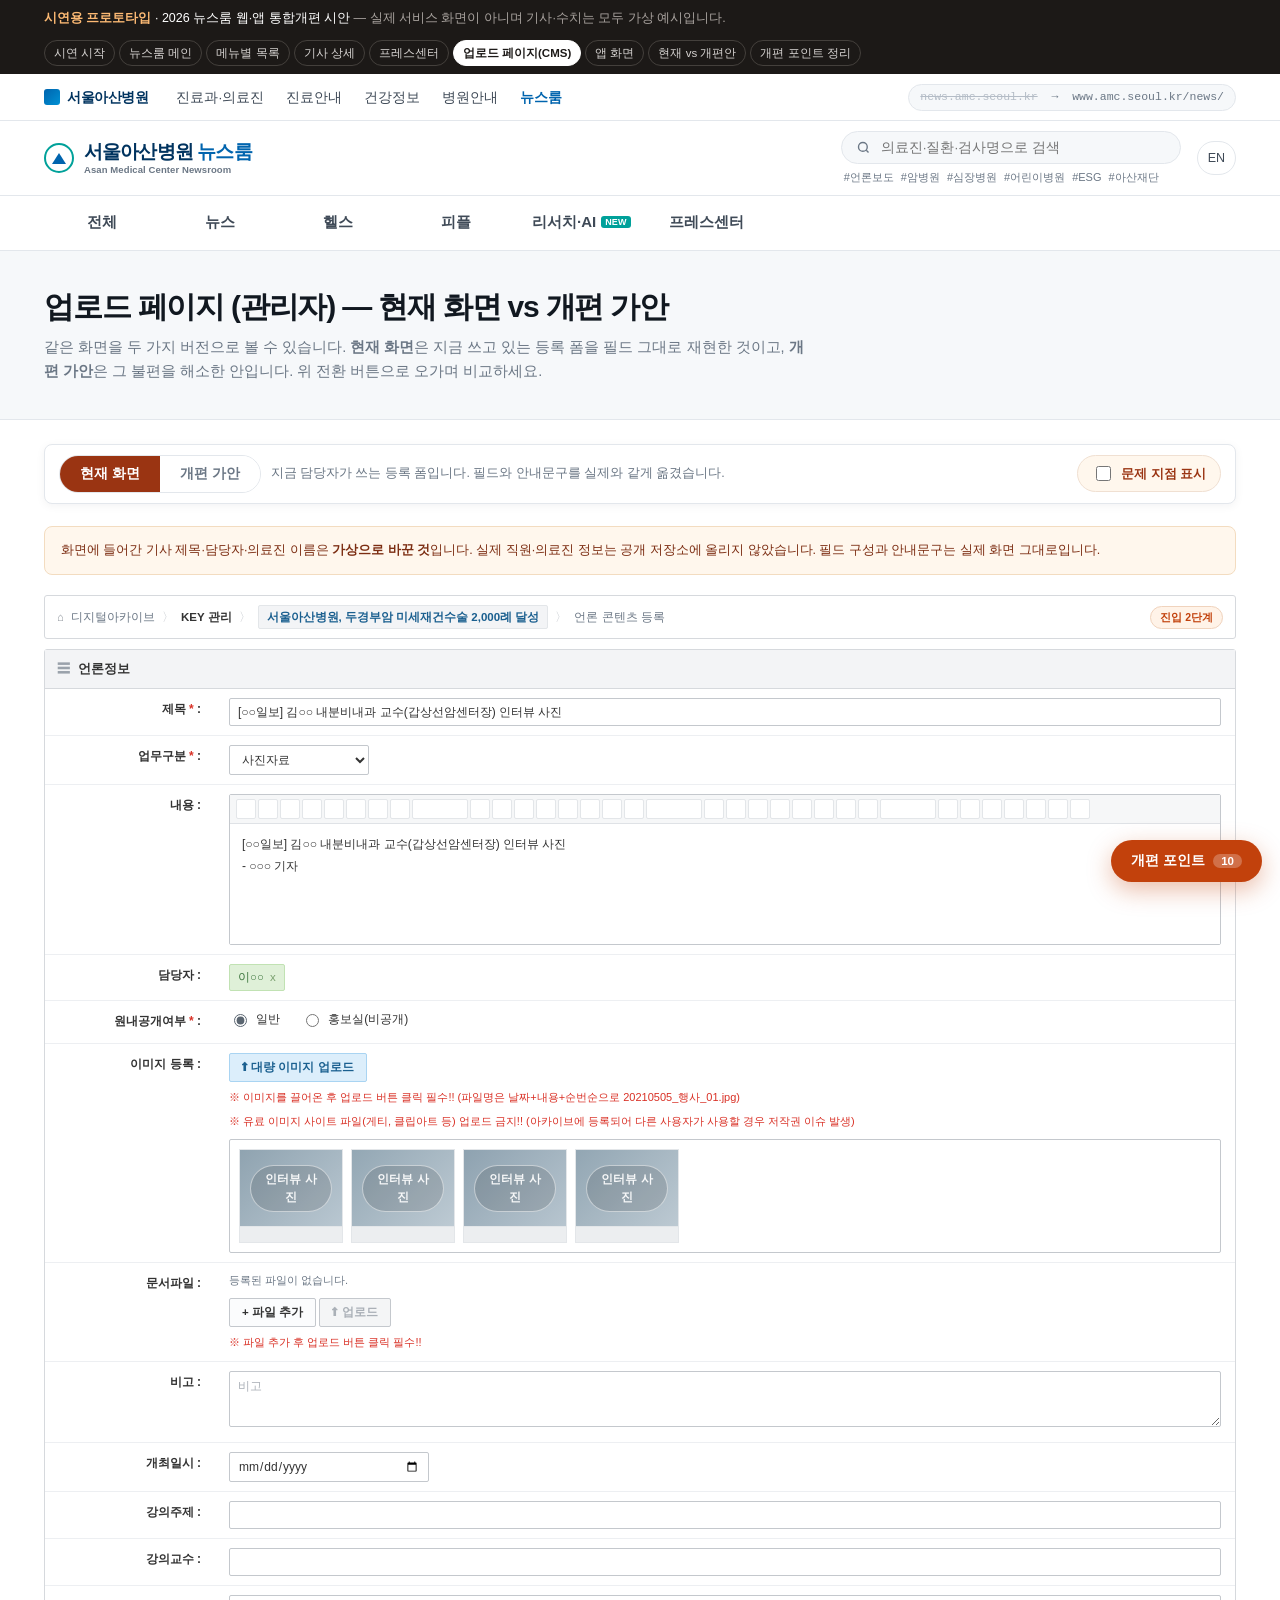
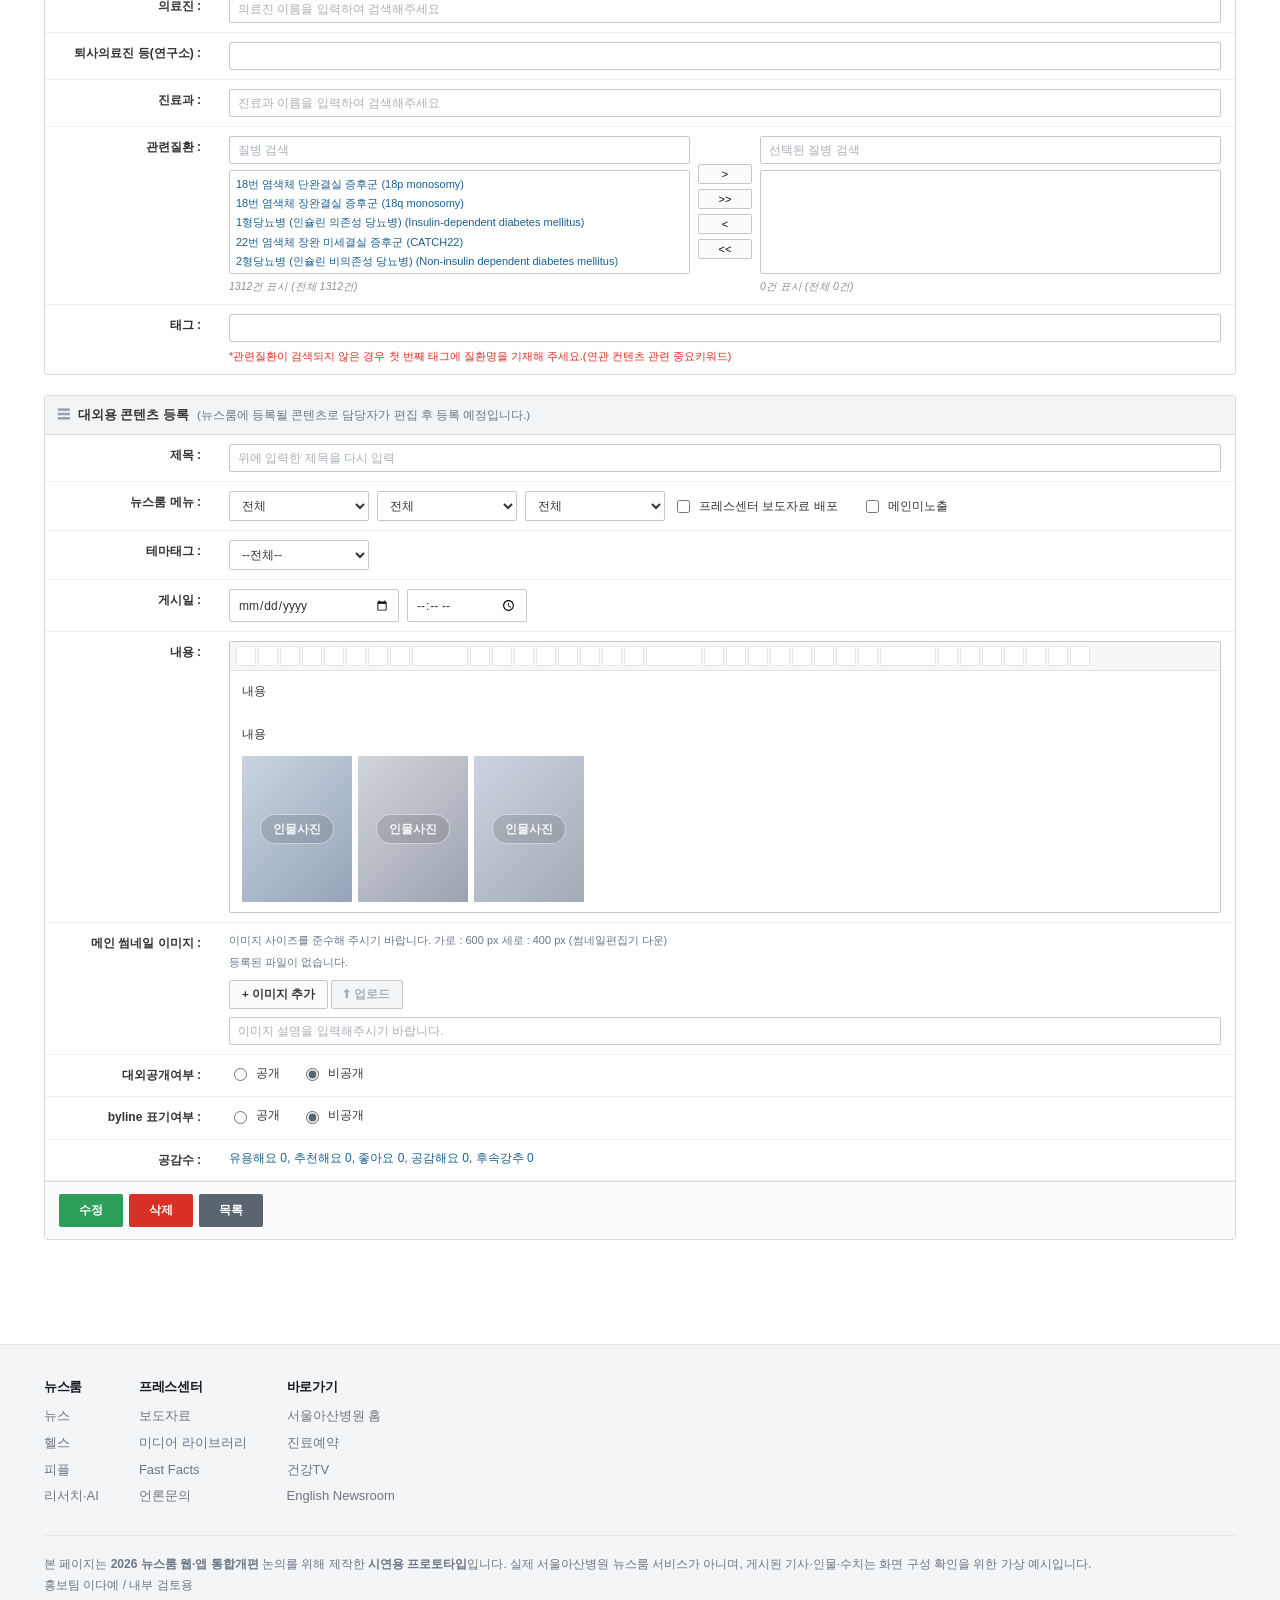
==== commit 7212a419: "리서치·AI 를 피플과 프레스센터 사이 대메뉴로 헬스 아래 분류로 두니 한 번 더 펼쳐야 닿아 신설한 표가 나지 않았다. 상위 메뉴로 올리되 하위 분류는 여전히 두지 않는다.  -" ====
--- a/admin.html
+++ b/admin.html
@@ -1,11 +1,11 @@
-<!DOCTYPE html>
+﻿<!DOCTYPE html>
 <html lang="ko">
 <head>
 <meta charset="utf-8">
 <meta name="viewport" content="width=device-width, initial-scale=1">
 <title>업로드 페이지 가안 | 서울아산병원 뉴스룸 시연용</title>
 <meta name="robots" content="noindex, nofollow">
-<link rel="stylesheet" href="assets/css/main.css?v=44">
+<link rel="stylesheet" href="assets/css/main.css?v=50">
 <style>
   /* ===== 모드 전환 바 ===== */
   .modebar{background:#fff;border:1px solid var(--line);
@@ -810,8 +810,8 @@
 
     <div class="row"><div class="lb">뉴스룸 메뉴 :</div>
       <div class="fd" style="display:flex;gap:8px;flex-wrap:wrap;align-items:center">
-        <select><option>피플</option><option>뉴스</option><option>헬스</option></select>
-        <select><option>아산인 이야기</option><option>의료</option><option>사회공헌</option><option>건강이야기</option><option>리서치·AI</option></select>
+        <select><option>피플</option><option>뉴스</option><option>헬스</option><option>리서치·AI</option></select>
+        <select><option>아산인 이야기</option><option>의료</option><option>사회공헌</option><option>건강이야기</option></select>
         <select><option>전체</option></select>
       </div></div>
 
@@ -917,7 +917,7 @@
           <label class="ck"><input type="checkbox" checked>
             <span><span class="t">메인 카드 노출</span><span class="d">최신 콘텐츠 그리드</span></span></label>
           <label class="ck"><input type="checkbox">
-            <span><span class="t">메인 롤링 배너</span><span class="d">메인 썸네일 자동 사용</span></span></label>
+            <span><span class="t">메인 롤링 배너</span><span class="d">띠 모양(2.7:1) 썸네일 따로 지정</span></span></label>
           <label class="ck"><input type="checkbox">
             <span><span class="t">프레스센터 보도자료 배포</span></span></label>
           <label class="ck"><input type="checkbox" checked>
@@ -1058,8 +1058,8 @@
 
 <div id="site-footer"></div>
 
-<script src="assets/js/data.js?v=44"></script>
-<script src="assets/js/site.js?v=44"></script>
+<script src="assets/js/data.js?v=50"></script>
+<script src="assets/js/site.js?v=50"></script>
 <script>
 AMC.layout({ active: '' });
 
--- a/assets/css/main.css
+++ b/assets/css/main.css
@@ -179,12 +179,13 @@
 }
 
 /* ---------- 히어로 (가운데 한 장 + 양옆 미리보기) ----------
-   가로로 길면 사진 위아래가 잘려 인물·현판이 날아간다.
-   양 사이드를 잘라 카드 그리드와 같은 16:9로 맞추고,
-   남는 좌우 공간에 앞뒤 기사를 걸쳐 보여 넘길 수 있게 한다. */
+   폭은 아래 카드 3장을 합한 길이(본문 단 전체)와 같게 맞춘다.
+   가로로 길고 세로로 짧은 띠 모양이라 사진 위아래가 잘리는데,
+   어느 쪽을 남길지는 등록할 때 썸네일로 직접 잡는다.
+   본문 단 바깥에 남는 여백으로 앞뒤 기사가 걸쳐 보여 넘길 수 있다. */
 .hero{padding-top:28px}
 .hero-stage{
-  --slide-w:min(880px,72vw);
+  --slide-w:min(calc(var(--wrap) - 48px),calc(100vw - 48px));
   position:relative;overflow:hidden;padding-block:2px;
 }
 @media (max-width:760px){.hero-stage{--slide-w:88vw}}
@@ -199,7 +200,12 @@
   opacity:.4;transition:opacity .35s ease;
 }
 .hero-slide.on{opacity:1;cursor:default}
-.hero-slide .ph{aspect-ratio:16/9;width:100%}
+/* 넓은 화면에서만 띠 모양. 폰에서까지 2.7:1 이면 높이가 120px밖에 안 된다. */
+.hero-slide .ph{aspect-ratio:2.7/1;width:100%}
+@media (max-width:760px){.hero-slide .ph{aspect-ratio:16/9}}
+/* 띠로 자르면 가운데만 남아 인물 머리가 날아간다. 조금 위쪽을 남기는 것을
+   기본값으로 두고, 사진마다 달리 잡아야 하면 등록 화면에서 지정한다. */
+.hero-slide .ph > img{object-position:center 30%}
 
 .hero-cap{
   position:absolute;inset:auto 0 0 0;padding:24px 28px;
@@ -230,6 +236,7 @@
 
 /* 앱 목업 안의 롤링 — 폰 화면(약 300px) 안에서 같은 구조로 축소 */
 .hero-stage.in-app{--slide-w:82%;padding-block:0}
+.hero-stage.in-app .hero-slide .ph{aspect-ratio:16/9}
 .hero-stage.in-app .hero-track{gap:8px}
 .hero-stage.in-app .hero-slide{border-radius:5px}
 .hero-stage.in-app .hero-cap{padding:11px 12px}
@@ -447,32 +454,32 @@
 .rel-list .th{display:block;border-radius:var(--radius);overflow:hidden;background:var(--bg-soft)}
 .rel-list .th .ph{aspect-ratio:16/9;font-size:10.5px;transition:transform .45s ease}
 .rel-list a:hover .th .ph{transform:scale(1.04)}
-.rel-list .meta{display:flex;gap:7px;align-items:center;flex-wrap:wrap;margin-top:12px}
+/* 배지는 썸네일 위에 둔다. 썸네일과 제목 사이에 끼면 둘이 떨어져 보인다. */
+.rel-list .meta{display:flex;gap:7px;align-items:center;flex-wrap:wrap;margin-bottom:9px}
 .rel-list .k{flex:none;font-size:10.5px;font-weight:700;padding:2px 7px;border-radius:3px;
   background:var(--bg-tint);color:var(--amc-blue)}
 .rel-list .k.man{background:#fff7ed;color:#c2410c}
 .rel-list .c{font-size:11.5px;font-weight:700;color:var(--amc-blue)}
 .rel-list .t{
-  margin-top:7px;font-size:15.5px;color:var(--ink);letter-spacing:-0.02em;line-height:1.45;
+  margin-top:10px;font-size:15.5px;color:var(--ink);letter-spacing:-0.02em;line-height:1.45;
   display:-webkit-box;-webkit-line-clamp:2;-webkit-box-orient:vertical;overflow:hidden;
 }
 .rel-list a:hover .t{color:var(--amc-blue)}
 
 @media (max-width:700px){.rel-list{grid-template-columns:repeat(2,1fr)}}
+/* 좁은 화면에서는 세 칸이 들어가지 않는다. 카드 모양(사진 위 · 제목 아래)은 그대로 두고
+   한 건씩만 보이도록 옆으로 밀어 넘긴다 (건강TV와 같은 방식). */
 @media (max-width:560px){
-  .rel-list{display:block}
-  .rel-list li{border-bottom:1px solid var(--line-2)}
-  .rel-list li:last-child{border-bottom:0}
-  .rel-list a{
-    display:grid;grid-template-columns:104px 1fr;grid-template-rows:auto auto;
-    column-gap:11px;align-items:start;padding:12px 2px;
+  .rel-list{
+    display:flex;gap:14px;overflow-x:auto;scroll-snap-type:x mandatory;
+    scrollbar-width:none;-webkit-overflow-scrolling:touch;
+    margin-inline:-16px;padding-inline:16px;scroll-padding-inline:16px;
   }
+  .rel-list::-webkit-scrollbar{display:none}
+  .rel-list li{flex:0 0 86%;scroll-snap-align:start}
   .rel-list a:hover .th .ph{transform:none}
-  .rel-list .th{grid-area:1/1/3/2}
-  .rel-list .th .ph{font-size:9px;padding:5px}
-  .rel-list .th .ph span{font-size:9px;padding:2px 6px}
-  .rel-list .meta{grid-area:1/2/2/3;margin-top:0}
-  .rel-list .t{grid-area:2/2/3/3;font-size:13.5px;margin-top:4px}
+  .rel-list .meta{margin-bottom:7px}
+  .rel-list .t{font-size:15px}
 }
 
 /* 이전/다음 */
